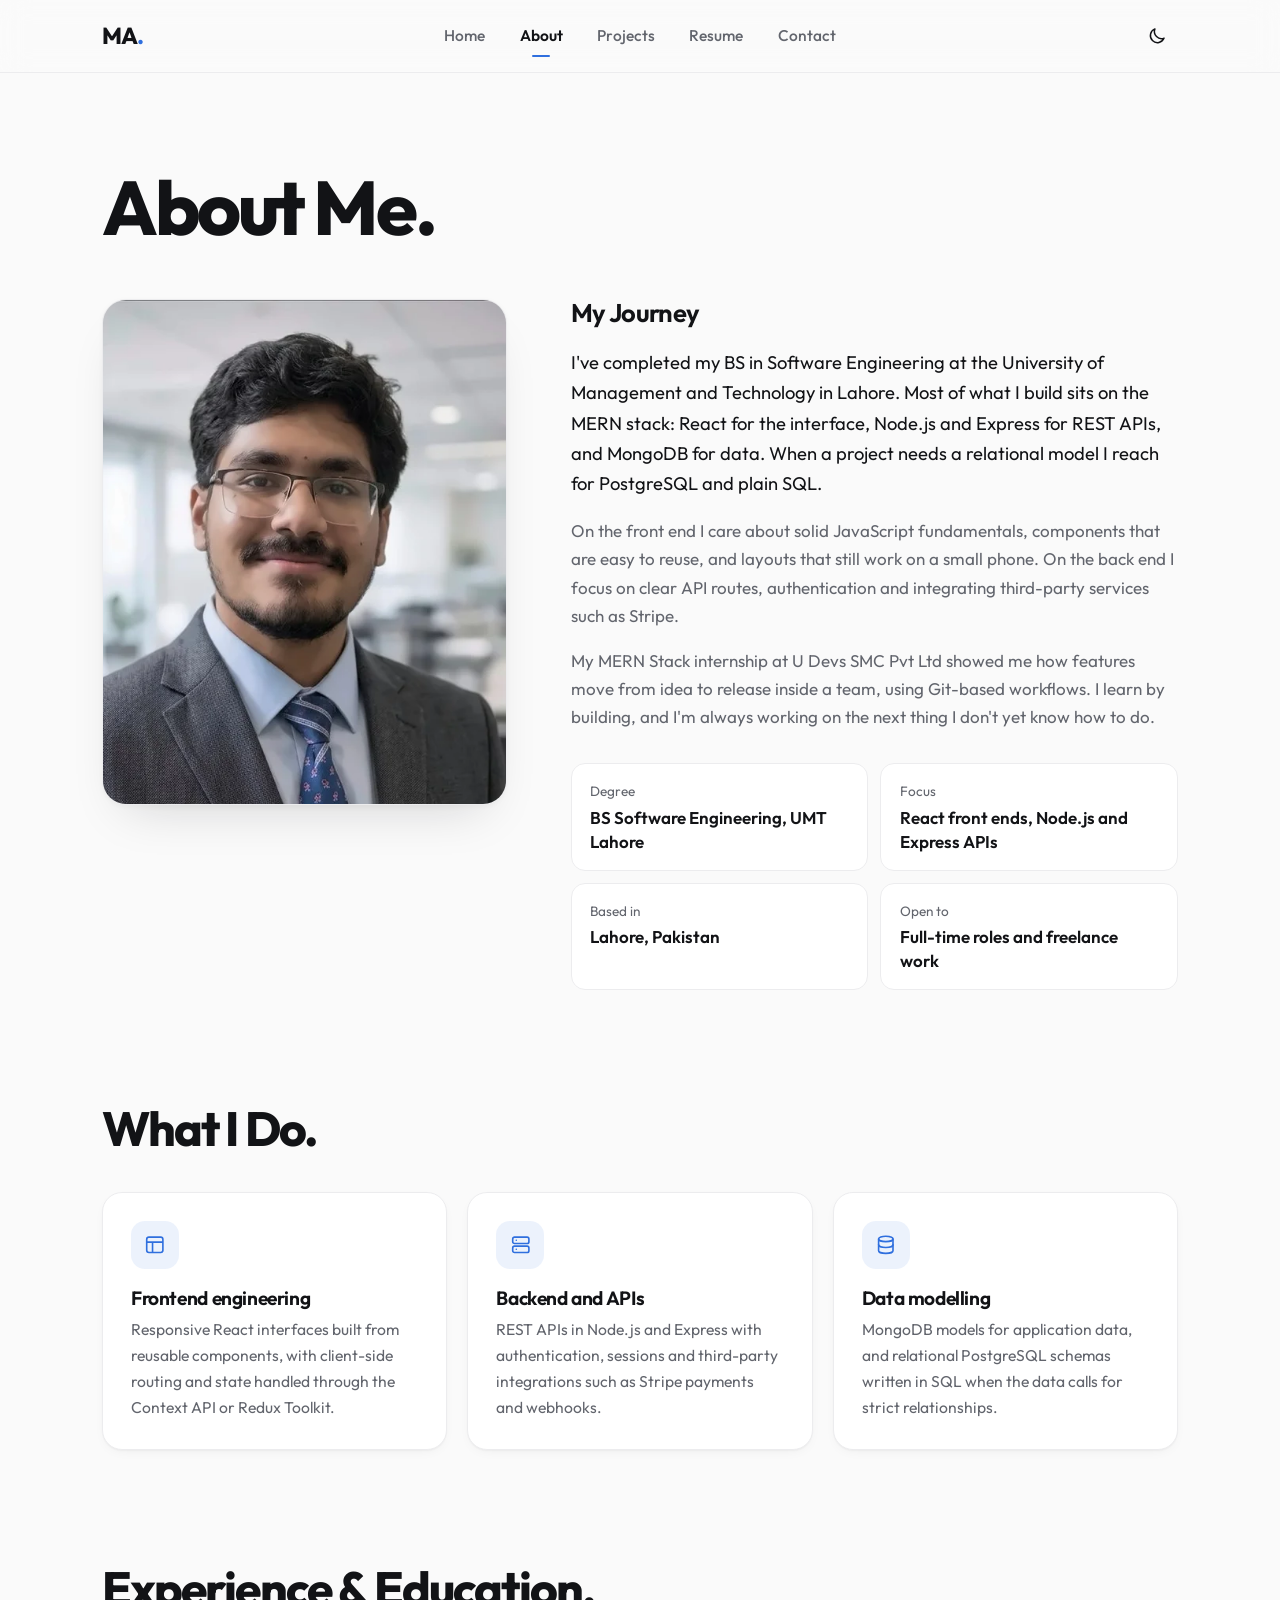
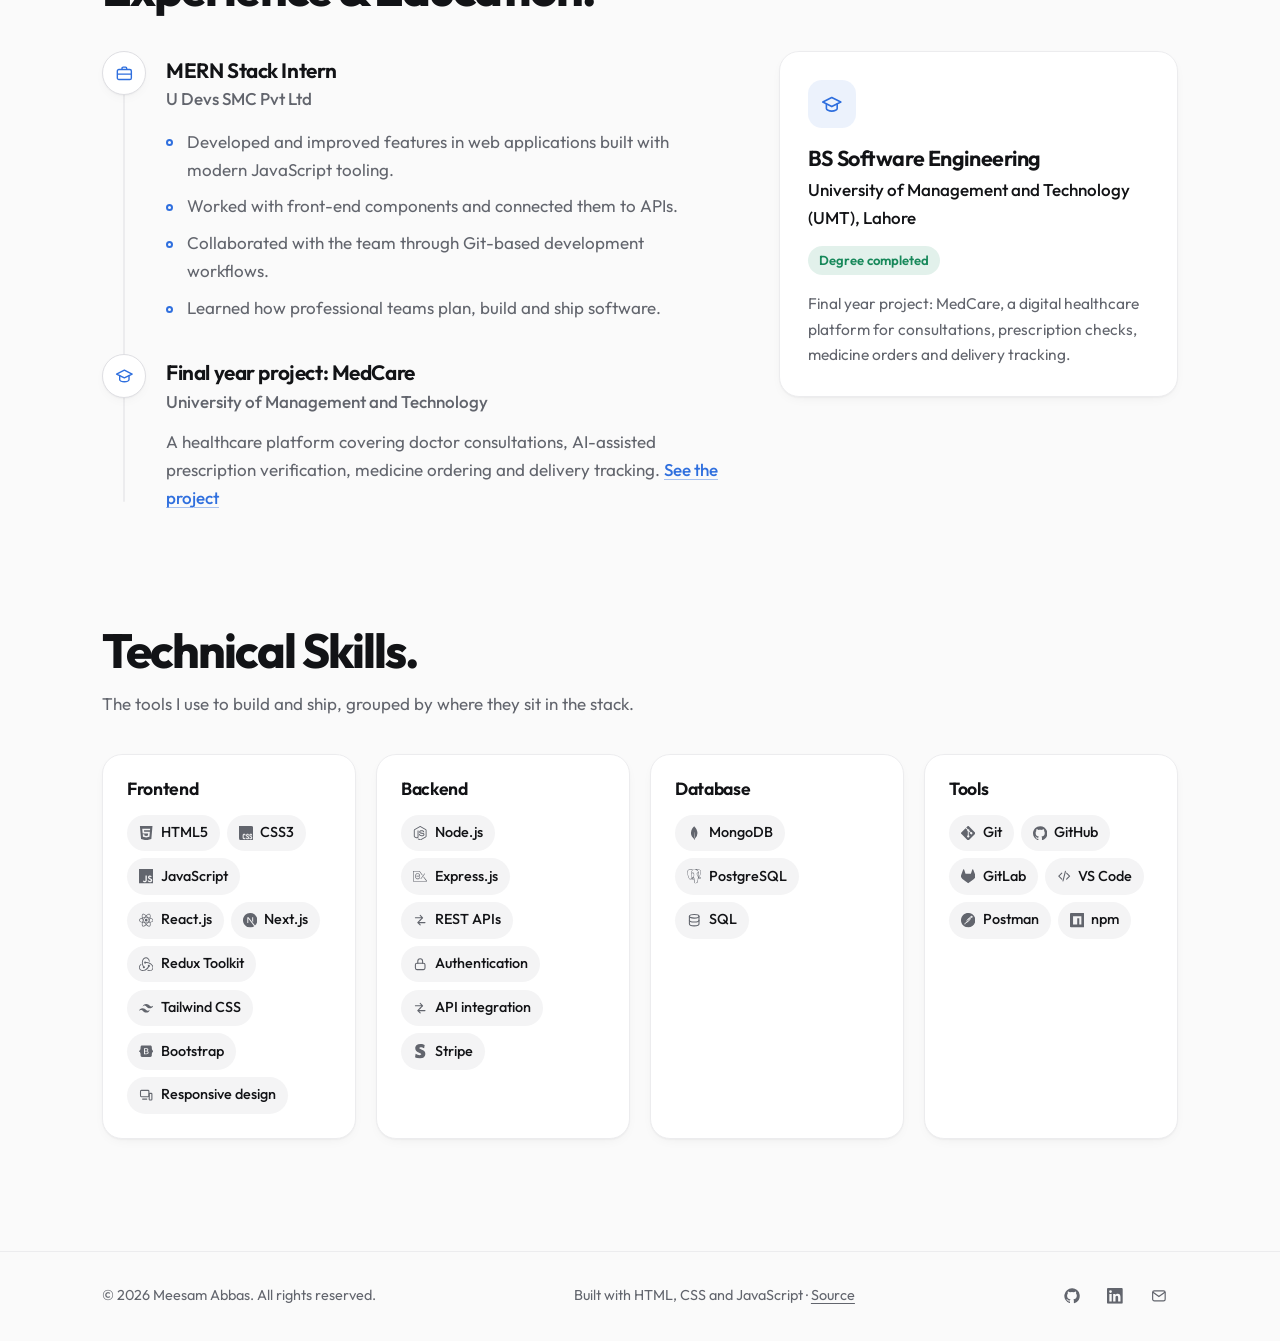
==== about.html @ 8c0c11ef "Add files via upload" ====
<!DOCTYPE html>
<html lang="en" data-theme="light">
  <head>
    <meta charset="UTF-8" />
    <meta name="viewport" content="width=device-width, initial-scale=1" />
    <title>About | Meesam Abbas</title>
    <meta name="description" content="About Meesam Abbas: BS Software Engineering (UMT Lahore), MERN Stack internship at U Devs SMC Pvt Ltd, and the technologies he works with." />
    <meta name="author" content="Meesam Abbas" />
    <meta name="theme-color" content="#fafafa" />
    <link rel="canonical" href="https://mesamjafery-hue.github.io/portfolio-site/about.html" />
    <meta property="og:type" content="website" />
    <meta property="og:title" content="About | Meesam Abbas" />
    <meta property="og:description" content="About Meesam Abbas: BS Software Engineering (UMT Lahore), MERN Stack internship at U Devs SMC Pvt Ltd, and the technologies he works with." />
    <meta property="og:url" content="https://mesamjafery-hue.github.io/portfolio-site/about.html" />
    <meta property="og:image" content="https://mesamjafery-hue.github.io/portfolio-site/assets/og-image.jpg" />
    <meta property="og:image:width" content="1200" />
    <meta property="og:image:height" content="630" />
    <meta name="twitter:card" content="summary_large_image" />
    <meta name="twitter:title" content="About | Meesam Abbas" />
    <meta name="twitter:image" content="https://mesamjafery-hue.github.io/portfolio-site/assets/og-image.jpg" />
    <link rel="icon" href="assets/favicon.svg" type="image/svg+xml" />
    <link rel="apple-touch-icon" href="assets/apple-touch-icon.png" />
    <link rel="preload" href="assets/fonts/Outfit-Variable.woff2" as="font" type="font/woff2" crossorigin />
    <script>
      (function () {
        var t; try { t = localStorage.getItem("theme"); } catch (e) {}
        document.documentElement.setAttribute("data-theme", t === "dark" ? "dark" : "light");
      })();
    </script>
    <link rel="stylesheet" href="css/styles.css" />
  </head>
  <body data-page="about">
    <!-- Icon sprite: UI icons drawn in Lucide style; technology logos from Simple Icons (CC0) -->
    <svg width="0" height="0" style="position:absolute" aria-hidden="true" focusable="false">
      <symbol id="i-github" viewBox="0 0 24 24"><path fill="currentColor" d="M12 .5a11.5 11.5 0 0 0-3.64 22.41c.58.1.79-.25.79-.56v-2c-3.2.7-3.88-1.37-3.88-1.37-.53-1.33-1.28-1.69-1.28-1.69-1.05-.71.08-.7.08-.7 1.16.08 1.77 1.19 1.77 1.19 1.03 1.77 2.7 1.26 3.36.96.1-.75.4-1.26.73-1.55-2.55-.29-5.24-1.28-5.24-5.69 0-1.26.45-2.28 1.19-3.09-.12-.29-.52-1.46.11-3.05 0 0 .97-.31 3.17 1.18a11 11 0 0 1 5.78 0c2.2-1.49 3.17-1.18 3.17-1.18.63 1.59.23 2.76.11 3.05.74.81 1.19 1.83 1.19 3.09 0 4.42-2.7 5.39-5.26 5.68.41.36.78 1.06.78 2.14v3.17c0 .31.21.67.8.56A11.5 11.5 0 0 0 12 .5Z"/></symbol>
      <symbol id="i-linkedin" viewBox="0 0 24 24"><path fill="currentColor" d="M20.45 20.45h-3.56v-5.57c0-1.33-.03-3.04-1.85-3.04-1.86 0-2.14 1.45-2.14 2.94v5.67H9.35V9h3.41v1.56h.05c.48-.9 1.64-1.85 3.37-1.85 3.6 0 4.27 2.37 4.27 5.46v6.28ZM5.34 7.43a2.06 2.06 0 1 1 0-4.13 2.06 2.06 0 0 1 0 4.13ZM7.12 20.45H3.56V9h3.56v11.45ZM22.22 0H1.77C.79 0 0 .77 0 1.73v20.54C0 23.23.79 24 1.77 24h20.45c.98 0 1.78-.77 1.78-1.73V1.73C24 .77 23.2 0 22.22 0Z"/></symbol>
      <symbol id="i-mail" viewBox="0 0 24 24"><g fill="none" stroke="currentColor" stroke-width="1.8" stroke-linecap="round" stroke-linejoin="round"><rect x="2.5" y="4.5" width="19" height="15" rx="2.5"/><path d="m3 6.5 9 6.5 9-6.5"/></g></symbol>
      <symbol id="i-download" viewBox="0 0 24 24"><g fill="none" stroke="currentColor" stroke-width="1.8" stroke-linecap="round" stroke-linejoin="round"><path d="M12 3.5v12"/><path d="m7 10.5 5 5 5-5"/><path d="M4 20.5h16"/></g></symbol>
      <symbol id="i-external" viewBox="0 0 24 24"><g fill="none" stroke="currentColor" stroke-width="1.8" stroke-linecap="round" stroke-linejoin="round"><path d="M14 4h6v6"/><path d="M20 4 11 13"/><path d="M18 14v4.5a1.5 1.5 0 0 1-1.5 1.5h-11A1.5 1.5 0 0 1 4 18.5v-11A1.5 1.5 0 0 1 5.5 6H10"/></g></symbol>
      <symbol id="i-sun" viewBox="0 0 24 24"><g fill="none" stroke="currentColor" stroke-width="1.8" stroke-linecap="round"><circle cx="12" cy="12" r="4"/><path d="M12 2v2M12 20v2M4.93 4.93l1.41 1.41M17.66 17.66l1.41 1.41M2 12h2M20 12h2M4.93 19.07l1.41-1.41M17.66 6.34l1.41-1.41"/></g></symbol>
      <symbol id="i-moon" viewBox="0 0 24 24"><path fill="none" stroke="currentColor" stroke-width="1.8" stroke-linejoin="round" d="M20.5 14.5A8.5 8.5 0 0 1 9.5 3.5a8.5 8.5 0 1 0 11 11Z"/></symbol>
      <symbol id="i-menu" viewBox="0 0 24 24"><path fill="none" stroke="currentColor" stroke-width="1.8" stroke-linecap="round" d="M4 7h16M4 12h16M4 17h16"/></symbol>
      <symbol id="i-close" viewBox="0 0 24 24"><path fill="none" stroke="currentColor" stroke-width="1.8" stroke-linecap="round" d="M6 6l12 12M18 6 6 18"/></symbol>
      <symbol id="i-pin" viewBox="0 0 24 24"><g fill="none" stroke="currentColor" stroke-width="1.8" stroke-linejoin="round"><path d="M12 21s-7-6.2-7-11.5a7 7 0 0 1 14 0C19 14.8 12 21 12 21Z"/><circle cx="12" cy="9.5" r="2.5"/></g></symbol>
      <symbol id="i-cap" viewBox="0 0 24 24"><g fill="none" stroke="currentColor" stroke-width="1.8" stroke-linejoin="round" stroke-linecap="round"><path d="m2 9 10-5 10 5-10 5L2 9Z"/><path d="M6 11v5c0 1.5 2.7 3 6 3s6-1.5 6-3v-5"/></g></symbol>
      <symbol id="i-briefcase" viewBox="0 0 24 24"><g fill="none" stroke="currentColor" stroke-width="1.8" stroke-linejoin="round"><rect x="3" y="7" width="18" height="13" rx="2"/><path d="M9 7V5.5A1.5 1.5 0 0 1 10.5 4h3A1.5 1.5 0 0 1 15 5.5V7M3 13h18"/></g></symbol>
      <symbol id="si-html5" viewBox="0 0 24 24"><path fill="currentColor" d="M1.5 0h21l-1.91 21.563L11.977 24l-8.564-2.438L1.5 0zm7.031 9.75l-.232-2.718 10.059.003.23-2.622L5.412 4.41l.698 8.01h9.126l-.326 3.426-2.91.804-2.955-.81-.188-2.11H6.248l.33 4.171L12 19.351l5.379-1.443.744-8.157H8.531z"/></symbol>
      <symbol id="si-css" viewBox="0 0 24 24"><path fill="currentColor" d="M0 0v20.16A3.84 3.84 0 0 0 3.84 24h16.32A3.84 3.84 0 0 0 24 20.16V3.84A3.84 3.84 0 0 0 20.16 0Zm14.256 13.08c1.56 0 2.28 1.08 2.304 2.64h-1.608c.024-.288-.048-.6-.144-.84-.096-.192-.288-.264-.552-.264-.456 0-.696.264-.696.84-.024.576.288.888.768 1.08.72.288 1.608.744 1.92 1.296q.432.648.432 1.656c0 1.608-.912 2.592-2.496 2.592-1.656 0-2.4-1.032-2.424-2.688h1.68c0 .792.264 1.176.792 1.176.264 0 .456-.072.552-.24.192-.312.24-1.176-.048-1.512-.312-.408-.912-.6-1.32-.816q-.828-.396-1.224-.936c-.24-.36-.36-.888-.36-1.536 0-1.44.936-2.472 2.424-2.448m5.4 0c1.584 0 2.304 1.08 2.328 2.64h-1.608c0-.288-.048-.6-.168-.84-.096-.192-.264-.264-.528-.264-.48 0-.72.264-.72.84s.288.888.792 1.08c.696.288 1.608.744 1.92 1.296.264.432.408.984.408 1.656.024 1.608-.888 2.592-2.472 2.592-1.68 0-2.424-1.056-2.448-2.688h1.68c0 .744.264 1.176.792 1.176.264 0 .456-.072.552-.24.216-.312.264-1.176-.048-1.512-.288-.408-.888-.6-1.32-.816-.552-.264-.96-.576-1.2-.936s-.36-.888-.36-1.536c-.024-1.44.912-2.472 2.4-2.448m-11.031.018c.711-.006 1.419.198 1.839.63.432.432.672 1.128.648 1.992H9.336c.024-.456-.096-.792-.432-.96-.312-.144-.768-.048-.888.24-.12.264-.192.576-.168.864v3.504c0 .744.264 1.128.768 1.128a.65.65 0 0 0 .552-.264c.168-.24.192-.552.168-.84h1.776c.096 1.632-.984 2.712-2.568 2.688-1.536 0-2.496-.864-2.472-2.472v-4.032c0-.816.24-1.44.696-1.848.432-.408 1.146-.624 1.857-.63"/></symbol>
      <symbol id="si-javascript" viewBox="0 0 24 24"><path fill="currentColor" d="M0 0h24v24H0V0zm22.034 18.276c-.175-1.095-.888-2.015-3.003-2.873-.736-.345-1.554-.585-1.797-1.14-.091-.33-.105-.51-.046-.705.15-.646.915-.84 1.515-.66.39.12.75.42.976.9 1.034-.676 1.034-.676 1.755-1.125-.27-.42-.404-.601-.586-.78-.63-.705-1.469-1.065-2.834-1.034l-.705.089c-.676.165-1.32.525-1.71 1.005-1.14 1.291-.811 3.541.569 4.471 1.365 1.02 3.361 1.244 3.616 2.205.24 1.17-.87 1.545-1.966 1.41-.811-.18-1.26-.586-1.755-1.336l-1.83 1.051c.21.48.45.689.81 1.109 1.74 1.756 6.09 1.666 6.871-1.004.029-.09.24-.705.074-1.65l.046.067zm-8.983-7.245h-2.248c0 1.938-.009 3.864-.009 5.805 0 1.232.063 2.363-.138 2.711-.33.689-1.18.601-1.566.48-.396-.196-.597-.466-.83-.855-.063-.105-.11-.196-.127-.196l-1.825 1.125c.305.63.75 1.172 1.324 1.517.855.51 2.004.675 3.207.405.783-.226 1.458-.691 1.811-1.411.51-.93.402-2.07.397-3.346.012-2.054 0-4.109 0-6.179l.004-.056z"/></symbol>
      <symbol id="si-react" viewBox="0 0 24 24"><path fill="currentColor" d="M14.23 12.004a2.236 2.236 0 0 1-2.235 2.236 2.236 2.236 0 0 1-2.236-2.236 2.236 2.236 0 0 1 2.235-2.236 2.236 2.236 0 0 1 2.236 2.236zm2.648-10.69c-1.346 0-3.107.96-4.888 2.622-1.78-1.653-3.542-2.602-4.887-2.602-.41 0-.783.093-1.106.278-1.375.793-1.683 3.264-.973 6.365C1.98 8.917 0 10.42 0 12.004c0 1.59 1.99 3.097 5.043 4.03-.704 3.113-.39 5.588.988 6.38.32.187.69.275 1.102.275 1.345 0 3.107-.96 4.888-2.624 1.78 1.654 3.542 2.603 4.887 2.603.41 0 .783-.09 1.106-.275 1.374-.792 1.683-3.263.973-6.365C22.02 15.096 24 13.59 24 12.004c0-1.59-1.99-3.097-5.043-4.032.704-3.11.39-5.587-.988-6.38-.318-.184-.688-.277-1.092-.278zm-.005 1.09v.006c.225 0 .406.044.558.127.666.382.955 1.835.73 3.704-.054.46-.142.945-.25 1.44-.96-.236-2.006-.417-3.107-.534-.66-.905-1.345-1.727-2.035-2.447 1.592-1.48 3.087-2.292 4.105-2.295zm-9.77.02c1.012 0 2.514.808 4.11 2.28-.686.72-1.37 1.537-2.02 2.442-1.107.117-2.154.298-3.113.538-.112-.49-.195-.964-.254-1.42-.23-1.868.054-3.32.714-3.707.19-.09.4-.127.563-.132zm4.882 3.05c.455.468.91.992 1.36 1.564-.44-.02-.89-.034-1.345-.034-.46 0-.915.01-1.36.034.44-.572.895-1.096 1.345-1.565zM12 8.1c.74 0 1.477.034 2.202.093.406.582.802 1.203 1.183 1.86.372.64.71 1.29 1.018 1.946-.308.655-.646 1.31-1.013 1.95-.38.66-.773 1.288-1.18 1.87-.728.063-1.466.098-2.21.098-.74 0-1.477-.035-2.202-.093-.406-.582-.802-1.204-1.183-1.86-.372-.64-.71-1.29-1.018-1.946.303-.657.646-1.313 1.013-1.954.38-.66.773-1.286 1.18-1.868.728-.064 1.466-.098 2.21-.098zm-3.635.254c-.24.377-.48.763-.704 1.16-.225.39-.435.782-.635 1.174-.265-.656-.49-1.31-.676-1.947.64-.15 1.315-.283 2.015-.386zm7.26 0c.695.103 1.365.23 2.006.387-.18.632-.405 1.282-.66 1.933-.2-.39-.41-.783-.64-1.174-.225-.392-.465-.774-.705-1.146zm3.063.675c.484.15.944.317 1.375.498 1.732.74 2.852 1.708 2.852 2.476-.005.768-1.125 1.74-2.857 2.475-.42.18-.88.342-1.355.493-.28-.958-.646-1.956-1.1-2.98.45-1.017.81-2.01 1.085-2.964zm-13.395.004c.278.96.645 1.957 1.1 2.98-.45 1.017-.812 2.01-1.086 2.964-.484-.15-.944-.318-1.37-.5-1.732-.737-2.852-1.706-2.852-2.474 0-.768 1.12-1.742 2.852-2.476.42-.18.88-.342 1.356-.494zm11.678 4.28c.265.657.49 1.312.676 1.948-.64.157-1.316.29-2.016.39.24-.375.48-.762.705-1.158.225-.39.435-.788.636-1.18zm-9.945.02c.2.392.41.783.64 1.175.23.39.465.772.705 1.143-.695-.102-1.365-.23-2.006-.386.18-.63.406-1.282.66-1.933zM17.92 16.32c.112.493.2.968.254 1.423.23 1.868-.054 3.32-.714 3.708-.147.09-.338.128-.563.128-1.012 0-2.514-.807-4.11-2.28.686-.72 1.37-1.536 2.02-2.44 1.107-.118 2.154-.3 3.113-.54zm-11.83.01c.96.234 2.006.415 3.107.532.66.905 1.345 1.727 2.035 2.446-1.595 1.483-3.092 2.295-4.11 2.295-.22-.005-.406-.05-.553-.132-.666-.38-.955-1.834-.73-3.703.054-.46.142-.944.25-1.438zm4.56.64c.44.02.89.034 1.345.034.46 0 .915-.01 1.36-.034-.44.572-.895 1.095-1.345 1.565-.455-.47-.91-.993-1.36-1.565z"/></symbol>
      <symbol id="si-nextdotjs" viewBox="0 0 24 24"><path fill="currentColor" d="M18.665 21.978C16.758 23.255 14.465 24 12 24 5.377 24 0 18.623 0 12S5.377 0 12 0s12 5.377 12 12c0 3.583-1.574 6.801-4.067 9.001L9.219 7.2H7.2v9.596h1.615V9.251l9.85 12.727Zm-3.332-8.533 1.6 2.061V7.2h-1.6v6.245Z"/></symbol>
      <symbol id="si-redux" viewBox="0 0 24 24"><path fill="currentColor" d="M16.634 16.504c.87-.075 1.543-.84 1.5-1.754-.047-.914-.796-1.648-1.709-1.648h-.061a1.71 1.71 0 00-1.648 1.769c.03.479.226.869.494 1.153-1.048 2.038-2.621 3.536-5.005 4.795-1.603.838-3.296 1.154-4.944.93-1.378-.195-2.456-.81-3.116-1.799-.988-1.499-1.078-3.116-.255-4.734.6-1.17 1.499-2.023 2.099-2.443a9.96 9.96 0 01-.42-1.543C-.868 14.408-.416 18.752.932 20.805c1.004 1.498 3.057 2.456 5.304 2.456.6 0 1.23-.044 1.843-.194 3.897-.749 6.848-3.086 8.541-6.532zm5.348-3.746c-2.32-2.728-5.738-4.226-9.634-4.226h-.51c-.253-.554-.837-.899-1.498-.899h-.045c-.943 0-1.678.81-1.647 1.753.03.898.794 1.648 1.708 1.648h.074a1.69 1.69 0 001.499-1.049h.555c2.309 0 4.495.674 6.488 1.992 1.527 1.005 2.622 2.323 3.237 3.897.538 1.288.509 2.547-.045 3.597-.855 1.647-2.294 2.517-4.196 2.517-1.199 0-2.367-.375-2.967-.644-.36.298-.96.793-1.394 1.093 1.318.598 2.652.943 3.94.943 2.922 0 5.094-1.647 5.919-3.236.898-1.798.824-4.824-1.47-7.416zM6.49 17.042c.03.899.793 1.648 1.708 1.648h.06a1.688 1.688 0 001.648-1.768c0-.9-.779-1.647-1.693-1.647h-.06c-.06 0-.15 0-.226.029-1.243-2.098-1.768-4.347-1.572-6.772.12-1.828.72-3.417 1.797-4.735.9-1.124 2.593-1.68 3.747-1.708 3.236-.061 4.585 3.971 4.689 5.574l1.498.45C17.741 3.197 14.686.62 11.764.62 9.02.62 6.49 2.613 5.47 5.535 4.077 9.43 4.991 13.177 6.7 16.174c-.15.195-.24.539-.21.868z"/></symbol>
      <symbol id="si-tailwindcss" viewBox="0 0 24 24"><path fill="currentColor" d="M12.001,4.8c-3.2,0-5.2,1.6-6,4.8c1.2-1.6,2.6-2.2,4.2-1.8c0.913,0.228,1.565,0.89,2.288,1.624 C13.666,10.618,15.027,12,18.001,12c3.2,0,5.2-1.6,6-4.8c-1.2,1.6-2.6,2.2-4.2,1.8c-0.913-0.228-1.565-0.89-2.288-1.624 C16.337,6.182,14.976,4.8,12.001,4.8z M6.001,12c-3.2,0-5.2,1.6-6,4.8c1.2-1.6,2.6-2.2,4.2-1.8c0.913,0.228,1.565,0.89,2.288,1.624 c1.177,1.194,2.538,2.576,5.512,2.576c3.2,0,5.2-1.6,6-4.8c-1.2,1.6-2.6,2.2-4.2,1.8c-0.913-0.228-1.565-0.89-2.288-1.624 C10.337,13.382,8.976,12,6.001,12z"/></symbol>
      <symbol id="si-bootstrap" viewBox="0 0 24 24"><path fill="currentColor" d="M11.77 11.24H9.956V8.202h2.152c1.17 0 1.834.522 1.834 1.466 0 1.008-.773 1.572-2.174 1.572zm.324 1.206H9.957v3.348h2.231c1.459 0 2.232-.585 2.232-1.685s-.795-1.663-2.326-1.663zM24 11.39v1.218c-1.128.108-1.817.944-2.226 2.268-.407 1.319-.463 2.937-.42 4.186.045 1.3-.968 2.5-2.337 2.5H4.985c-1.37 0-2.383-1.2-2.337-2.5.043-1.249-.013-2.867-.42-4.186-.41-1.324-1.1-2.16-2.228-2.268V11.39c1.128-.108 1.819-.944 2.227-2.268.408-1.319.464-2.937.42-4.186-.045-1.3.968-2.5 2.338-2.5h14.032c1.37 0 2.382 1.2 2.337 2.5-.043 1.249.013 2.867.42 4.186.409 1.324 1.098 2.16 2.226 2.268zm-7.927 2.817c0-1.354-.953-2.333-2.368-2.488v-.057c1.04-.169 1.856-1.135 1.856-2.213 0-1.537-1.213-2.538-3.062-2.538h-4.16v10.172h4.181c2.218 0 3.553-1.086 3.553-2.876z"/></symbol>
      <symbol id="si-nodedotjs" viewBox="0 0 24 24"><path fill="currentColor" d="M11.998,24c-0.321,0-0.641-0.084-0.922-0.247l-2.936-1.737c-0.438-0.245-0.224-0.332-0.08-0.383 c0.585-0.203,0.703-0.25,1.328-0.604c0.065-0.037,0.151-0.023,0.218,0.017l2.256,1.339c0.082,0.045,0.197,0.045,0.272,0l8.795-5.076 c0.082-0.047,0.134-0.141,0.134-0.238V6.921c0-0.099-0.053-0.192-0.137-0.242l-8.791-5.072c-0.081-0.047-0.189-0.047-0.271,0 L3.075,6.68C2.99,6.729,2.936,6.825,2.936,6.921v10.15c0,0.097,0.054,0.189,0.139,0.235l2.409,1.392 c1.307,0.654,2.108-0.116,2.108-0.89V7.787c0-0.142,0.114-0.253,0.256-0.253h1.115c0.139,0,0.255,0.112,0.255,0.253v10.021 c0,1.745-0.95,2.745-2.604,2.745c-0.508,0-0.909,0-2.026-0.551L2.28,18.675c-0.57-0.329-0.922-0.945-0.922-1.604V6.921 c0-0.659,0.353-1.275,0.922-1.603l8.795-5.082c0.557-0.315,1.296-0.315,1.848,0l8.794,5.082c0.57,0.329,0.924,0.944,0.924,1.603 v10.15c0,0.659-0.354,1.273-0.924,1.604l-8.794,5.078C12.643,23.916,12.324,24,11.998,24z M19.099,13.993 c0-1.9-1.284-2.406-3.987-2.763c-2.731-0.361-3.009-0.548-3.009-1.187c0-0.528,0.235-1.233,2.258-1.233 c1.807,0,2.473,0.389,2.747,1.607c0.024,0.115,0.129,0.199,0.247,0.199h1.141c0.071,0,0.138-0.031,0.186-0.081 c0.048-0.054,0.074-0.123,0.067-0.196c-0.177-2.098-1.571-3.076-4.388-3.076c-2.508,0-4.004,1.058-4.004,2.833 c0,1.925,1.488,2.457,3.895,2.695c2.88,0.282,3.103,0.703,3.103,1.269c0,0.983-0.789,1.402-2.642,1.402 c-2.327,0-2.839-0.584-3.011-1.742c-0.02-0.124-0.126-0.215-0.253-0.215h-1.137c-0.141,0-0.254,0.112-0.254,0.253 c0,1.482,0.806,3.248,4.655,3.248C17.501,17.007,19.099,15.91,19.099,13.993z"/></symbol>
      <symbol id="si-express" viewBox="0 0 24 24"><path fill="currentColor" d="M12.262 16.666h1.146l6.975-9.325H19.22zm9.778 1.441v.004l-4.334-5.706-.557.74 4.873 6.682H.945V4.173h9.505l5.026 6.7.574-.772-4.374-5.928h.003l-.719-.945H0v17.544h24zM10.917 8.705a3.8 3.8 0 0 0-1.292-1.183q-.796-.45-1.916-.45c-.746 0-1.37.14-1.906.424a3.76 3.76 0 0 0-1.31 1.12 4.9 4.9 0 0 0-.75 1.581 7.17 7.17 0 0 0 0 3.696c.148.567.402 1.101.75 1.573a3.5 3.5 0 0 0 1.31 1.066q.803.39 1.906.389 1.77 0 2.739-.868.966-.867 1.328-2.457h-1.139q-.271 1.084-.977 1.734-.704.651-1.952.65-.812 0-1.392-.342a3.1 3.1 0 0 1-.957-.869 3.5 3.5 0 0 1-.551-1.182 5 5 0 0 1-.17-1.133 9 9 0 0 0-.015-.286 4.5 4.5 0 0 1 .015-.829c.047-.418.147-.83.296-1.223A3.7 3.7 0 0 1 5.54 9.05a2.9 2.9 0 0 1 .922-.742q.541-.28 1.246-.28c.47 0 .869.093 1.23.28q.541.281.922.742.379.461.587 1.057t.225 1.246H5.625l.004.957h6.182a7.3 7.3 0 0 0-.18-1.924 4.9 4.9 0 0 0-.715-1.68z"/></symbol>
      <symbol id="si-mongodb" viewBox="0 0 24 24"><path fill="currentColor" d="M17.193 9.555c-1.264-5.58-4.252-7.414-4.573-8.115-.28-.394-.53-.954-.735-1.44-.036.495-.055.685-.523 1.184-.723.566-4.438 3.682-4.74 10.02-.282 5.912 4.27 9.435 4.888 9.884l.07.05A73.49 73.49 0 0111.91 24h.481c.114-1.032.284-2.056.51-3.07.417-.296.604-.463.85-.693a11.342 11.342 0 003.639-8.464c.01-.814-.103-1.662-.197-2.218zm-5.336 8.195s0-8.291.275-8.29c.213 0 .49 10.695.49 10.695-.381-.045-.765-1.76-.765-2.405z"/></symbol>
      <symbol id="si-postgresql" viewBox="0 0 24 24"><path fill="currentColor" d="M23.5594 14.7228a.5269.5269 0 0 0-.0563-.1191c-.139-.2632-.4768-.3418-1.0074-.2321-1.6533.3411-2.2935.1312-2.5256-.0191 1.342-2.0482 2.445-4.522 3.0411-6.8297.2714-1.0507.7982-3.5237.1222-4.7316a1.5641 1.5641 0 0 0-.1509-.235C21.6931.9086 19.8007.0248 17.5099.0005c-1.4947-.0158-2.7705.3461-3.1161.4794a9.449 9.449 0 0 0-.5159-.0816 8.044 8.044 0 0 0-1.3114-.1278c-1.1822-.0184-2.2038.2642-3.0498.8406-.8573-.3211-4.7888-1.645-7.2219.0788C.9359 2.1526.3086 3.8733.4302 6.3043c.0409.818.5069 3.334 1.2423 5.7436.4598 1.5065.9387 2.7019 1.4334 3.582.553.9942 1.1259 1.5933 1.7143 1.7895.4474.1491 1.1327.1441 1.8581-.7279.8012-.9635 1.5903-1.8258 1.9446-2.2069.4351.2355.9064.3625 1.39.3772a.0569.0569 0 0 0 .0004.0041 11.0312 11.0312 0 0 0-.2472.3054c-.3389.4302-.4094.5197-1.5002.7443-.3102.064-1.1344.2339-1.1464.8115-.0025.1224.0329.2309.0919.3268.2269.4231.9216.6097 1.015.6331 1.3345.3335 2.5044.092 3.3714-.6787-.017 2.231.0775 4.4174.3454 5.0874.2212.5529.7618 1.9045 2.4692 1.9043.2505 0 .5263-.0291.8296-.0941 1.7819-.3821 2.5557-1.1696 2.855-2.9059.1503-.8707.4016-2.8753.5388-4.1012.0169-.0703.0357-.1207.057-.1362.0007-.0005.0697-.0471.4272.0307a.3673.3673 0 0 0 .0443.0068l.2539.0223.0149.001c.8468.0384 1.9114-.1426 2.5312-.4308.6438-.2988 1.8057-1.0323 1.5951-1.6698zM2.371 11.8765c-.7435-2.4358-1.1779-4.8851-1.2123-5.5719-.1086-2.1714.4171-3.6829 1.5623-4.4927 1.8367-1.2986 4.8398-.5408 6.108-.13-.0032.0032-.0066.0061-.0098.0094-2.0238 2.044-1.9758 5.536-1.9708 5.7495-.0002.0823.0066.1989.0162.3593.0348.5873.0996 1.6804-.0735 2.9184-.1609 1.1504.1937 2.2764.9728 3.0892.0806.0841.1648.1631.2518.2374-.3468.3714-1.1004 1.1926-1.9025 2.1576-.5677.6825-.9597.5517-1.0886.5087-.3919-.1307-.813-.5871-1.2381-1.3223-.4796-.839-.9635-2.0317-1.4155-3.5126zm6.0072 5.0871c-.1711-.0428-.3271-.1132-.4322-.1772.0889-.0394.2374-.0902.4833-.1409 1.2833-.2641 1.4815-.4506 1.9143-1.0002.0992-.126.2116-.2687.3673-.4426a.3549.3549 0 0 0 .0737-.1298c.1708-.1513.2724-.1099.4369-.0417.156.0646.3078.26.3695.4752.0291.1016.0619.2945-.0452.4444-.9043 1.2658-2.2216 1.2494-3.1676 1.0128zm2.094-3.988-.0525.141c-.133.3566-.2567.6881-.3334 1.003-.6674-.0021-1.3168-.2872-1.8105-.8024-.6279-.6551-.9131-1.5664-.7825-2.5004.1828-1.3079.1153-2.4468.079-3.0586-.005-.0857-.0095-.1607-.0122-.2199.2957-.2621 1.6659-.9962 2.6429-.7724.4459.1022.7176.4057.8305.928.5846 2.7038.0774 3.8307-.3302 4.7363-.084.1866-.1633.3629-.2311.5454zm7.3637 4.5725c-.0169.1768-.0358.376-.0618.5959l-.146.4383a.3547.3547 0 0 0-.0182.1077c-.0059.4747-.054.6489-.115.8693-.0634.2292-.1353.4891-.1794 1.0575-.11 1.4143-.8782 2.2267-2.4172 2.5565-1.5155.3251-1.7843-.4968-2.0212-1.2217a6.5824 6.5824 0 0 0-.0769-.2266c-.2154-.5858-.1911-1.4119-.1574-2.5551.0165-.5612-.0249-1.9013-.3302-2.6462.0044-.2932.0106-.5909.019-.8918a.3529.3529 0 0 0-.0153-.1126 1.4927 1.4927 0 0 0-.0439-.208c-.1226-.4283-.4213-.7866-.7797-.9351-.1424-.059-.4038-.1672-.7178-.0869.067-.276.1831-.5875.309-.9249l.0529-.142c.0595-.16.134-.3257.213-.5012.4265-.9476 1.0106-2.2453.3766-5.1772-.2374-1.0981-1.0304-1.6343-2.2324-1.5098-.7207.0746-1.3799.3654-1.7088.5321a5.6716 5.6716 0 0 0-.1958.1041c.0918-1.1064.4386-3.1741 1.7357-4.4823a4.0306 4.0306 0 0 1 .3033-.276.3532.3532 0 0 0 .1447-.0644c.7524-.5706 1.6945-.8506 2.802-.8325.4091.0067.8017.0339 1.1742.081 1.939.3544 3.2439 1.4468 4.0359 2.3827.8143.9623 1.2552 1.9315 1.4312 2.4543-1.3232-.1346-2.2234.1268-2.6797.779-.9926 1.4189.543 4.1729 1.2811 5.4964.1353.2426.2522.4522.2889.5413.2403.5825.5515.9713.7787 1.2552.0696.087.1372.1714.1885.245-.4008.1155-1.1208.3825-1.0552 1.717-.0123.1563-.0423.4469-.0834.8148-.0461.2077-.0702.4603-.0994.7662zm.8905-1.6211c-.0405-.8316.2691-.9185.5967-1.0105a2.8566 2.8566 0 0 0 .135-.0406 1.202 1.202 0 0 0 .1342.103c.5703.3765 1.5823.4213 3.0068.1344-.2016.1769-.5189.3994-.9533.6011-.4098.1903-1.0957.333-1.7473.3636-.7197.0336-1.0859-.0807-1.1721-.151zm.5695-9.2712c-.0059.3508-.0542.6692-.1054 1.0017-.055.3576-.112.7274-.1264 1.1762-.0142.4368.0404.8909.0932 1.3301.1066.887.216 1.8003-.2075 2.7014a3.5272 3.5272 0 0 1-.1876-.3856c-.0527-.1276-.1669-.3326-.3251-.6162-.6156-1.1041-2.0574-3.6896-1.3193-4.7446.3795-.5427 1.3408-.5661 2.1781-.463zm.2284 7.0137a12.3762 12.3762 0 0 0-.0853-.1074l-.0355-.0444c.7262-1.1995.5842-2.3862.4578-3.4385-.0519-.4318-.1009-.8396-.0885-1.2226.0129-.4061.0666-.7543.1185-1.0911.0639-.415.1288-.8443.1109-1.3505.0134-.0531.0188-.1158.0118-.1902-.0457-.4855-.5999-1.938-1.7294-3.253-.6076-.7073-1.4896-1.4972-2.6889-2.0395.5251-.1066 1.2328-.2035 2.0244-.1859 2.0515.0456 3.6746.8135 4.8242 2.2824a.908.908 0 0 1 .0667.1002c.7231 1.3556-.2762 6.2751-2.9867 10.5405zm-8.8166-6.1162c-.025.1794-.3089.4225-.6211.4225a.5821.5821 0 0 1-.0809-.0056c-.1873-.026-.3765-.144-.5059-.3156-.0458-.0605-.1203-.178-.1055-.2844.0055-.0401.0261-.0985.0925-.1488.1182-.0894.3518-.1226.6096-.0867.3163.0441.6426.1938.6113.4186zm7.9305-.4114c.0111.0792-.049.201-.1531.3102-.0683.0717-.212.1961-.4079.2232a.5456.5456 0 0 1-.075.0052c-.2935 0-.5414-.2344-.5607-.3717-.024-.1765.2641-.3106.5611-.352.297-.0414.6111.0088.6356.1851z"/></symbol>
      <symbol id="si-git" viewBox="0 0 24 24"><path fill="currentColor" d="M13.09 23.549a1.54 1.54 0 0 1-2.18 0L.451 13.089a1.54 1.54 0 0 1 0-2.179l7.191-7.19 2.733 2.733a1.85 1.85 0 0 0 .964 2.326v6.66a1.849 1.849 0 1 0 1.54 0V8.957l2.508 2.508a1.85 1.85 0 1 0 1.09-1.09l-2.634-2.634a1.85 1.85 0 0 0-2.378-2.377L8.73 2.63 10.91.451a1.54 1.54 0 0 1 2.179 0l10.459 10.46a1.54 1.54 0 0 1 0 2.179z"/></symbol>
      <symbol id="si-github" viewBox="0 0 24 24"><path fill="currentColor" d="M12 .297c-6.63 0-12 5.373-12 12 0 5.303 3.438 9.8 8.205 11.385.6.113.82-.258.82-.577 0-.285-.01-1.04-.015-2.04-3.338.724-4.042-1.61-4.042-1.61C4.422 18.07 3.633 17.7 3.633 17.7c-1.087-.744.084-.729.084-.729 1.205.084 1.838 1.236 1.838 1.236 1.07 1.835 2.809 1.305 3.495.998.108-.776.417-1.305.76-1.605-2.665-.3-5.466-1.332-5.466-5.93 0-1.31.465-2.38 1.235-3.22-.135-.303-.54-1.523.105-3.176 0 0 1.005-.322 3.3 1.23.96-.267 1.98-.399 3-.405 1.02.006 2.04.138 3 .405 2.28-1.552 3.285-1.23 3.285-1.23.645 1.653.24 2.873.12 3.176.765.84 1.23 1.91 1.23 3.22 0 4.61-2.805 5.625-5.475 5.92.42.36.81 1.096.81 2.22 0 1.606-.015 2.896-.015 3.286 0 .315.21.69.825.57C20.565 22.092 24 17.592 24 12.297c0-6.627-5.373-12-12-12"/></symbol>
      <symbol id="si-gitlab" viewBox="0 0 24 24"><path fill="currentColor" d="m23.6004 9.5927-.0337-.0862L20.3.9814a.851.851 0 0 0-.3362-.405.8748.8748 0 0 0-.9997.0539.8748.8748 0 0 0-.29.4399l-2.2055 6.748H7.5375l-2.2057-6.748a.8573.8573 0 0 0-.29-.4412.8748.8748 0 0 0-.9997-.0537.8585.8585 0 0 0-.3362.4049L.4332 9.5015l-.0325.0862a6.0657 6.0657 0 0 0 2.0119 7.0105l.0113.0087.03.0213 4.976 3.7264 2.462 1.8633 1.4995 1.1321a1.0085 1.0085 0 0 0 1.2197 0l1.4995-1.1321 2.4619-1.8633 5.006-3.7489.0125-.01a6.0682 6.0682 0 0 0 2.0094-7.003z"/></symbol>
      <symbol id="si-postman" viewBox="0 0 24 24"><path fill="currentColor" d="M13.527.099C6.955-.744.942 3.9.099 10.473c-.843 6.572 3.8 12.584 10.373 13.428 6.573.843 12.587-3.801 13.428-10.374C24.744 6.955 20.101.943 13.527.099zm2.471 7.485a.855.855 0 0 0-.593.25l-4.453 4.453-.307-.307-.643-.643c4.389-4.376 5.18-4.418 5.996-3.753zm-4.863 4.861l4.44-4.44a.62.62 0 1 1 .847.903l-4.699 4.125-.588-.588zm.33.694l-1.1.238a.06.06 0 0 1-.067-.032.06.06 0 0 1 .01-.073l.645-.645.512.512zm-2.803-.459l1.172-1.172.879.878-1.979.426a.074.074 0 0 1-.085-.039.072.072 0 0 1 .013-.093zm-3.646 6.058a.076.076 0 0 1-.069-.083.077.077 0 0 1 .022-.046h.002l.946-.946 1.222 1.222-2.123-.147zm2.425-1.256a.228.228 0 0 0-.117.256l.203.865a.125.125 0 0 1-.211.117h-.003l-.934-.934-.294-.295 3.762-3.758 1.82-.393.874.874c-1.255 1.102-2.971 2.201-5.1 3.268zm5.279-3.428h-.002l-.839-.839 4.699-4.125a.952.952 0 0 0 .119-.127c-.148 1.345-2.029 3.245-3.977 5.091zm3.657-6.46l-.003-.002a1.822 1.822 0 0 1 2.459-2.684l-1.61 1.613a.119.119 0 0 0 0 .169l1.247 1.247a1.817 1.817 0 0 1-2.093-.343zm2.578 0a1.714 1.714 0 0 1-.271.218h-.001l-1.207-1.207 1.533-1.533c.661.72.637 1.832-.054 2.522zM18.855 6.05a.143.143 0 0 0-.053.157.416.416 0 0 1-.053.45.14.14 0 0 0 .023.197.141.141 0 0 0 .084.03.14.14 0 0 0 .106-.05.691.691 0 0 0 .087-.751.138.138 0 0 0-.194-.033z"/></symbol>
      <symbol id="si-npm" viewBox="0 0 24 24"><path fill="currentColor" d="M1.763 0C.786 0 0 .786 0 1.763v20.474C0 23.214.786 24 1.763 24h20.474c.977 0 1.763-.786 1.763-1.763V1.763C24 .786 23.214 0 22.237 0zM5.13 5.323l13.837.019-.009 13.836h-3.464l.01-10.382h-3.456L12.04 19.17H5.113z"/></symbol>
      <symbol id="si-stripe" viewBox="0 0 24 24"><path fill="currentColor" d="M13.976 9.15c-2.172-.806-3.356-1.426-3.356-2.409 0-.831.683-1.305 1.901-1.305 2.227 0 4.515.858 6.09 1.631l.89-5.494C18.252.975 15.697 0 12.165 0 9.667 0 7.589.654 6.104 1.872 4.56 3.147 3.757 4.992 3.757 7.218c0 4.039 2.467 5.76 6.476 7.219 2.585.92 3.445 1.574 3.445 2.583 0 .98-.84 1.545-2.354 1.545-1.875 0-4.965-.921-6.99-2.109l-.9 5.555C5.175 22.99 8.385 24 11.714 24c2.641 0 4.843-.624 6.328-1.813 1.664-1.305 2.525-3.236 2.525-5.732 0-4.128-2.524-5.851-6.594-7.305h.003z"/></symbol>
      <symbol id="i-code" viewBox="0 0 24 24"><g fill="none" stroke="currentColor" stroke-width="1.8" stroke-linecap="round" stroke-linejoin="round"><path d="m8 7-5 5 5 5M16 7l5 5-5 5M14 4l-4 16"/></g></symbol>
      <symbol id="i-db" viewBox="0 0 24 24"><g fill="none" stroke="currentColor" stroke-width="1.8" stroke-linecap="round"><ellipse cx="12" cy="5.5" rx="8" ry="3"/><path d="M4 5.5v13c0 1.66 3.58 3 8 3s8-1.34 8-3v-13"/><path d="M4 12c0 1.66 3.58 3 8 3s8-1.34 8-3"/></g></symbol>
      <symbol id="i-api" viewBox="0 0 24 24"><g fill="none" stroke="currentColor" stroke-width="1.8" stroke-linecap="round" stroke-linejoin="round"><path d="M4 8h12M12 4l4 4-4 4"/><path d="M20 16H8M12 12l-4 4 4 4"/></g></symbol>
      <symbol id="i-lock" viewBox="0 0 24 24"><g fill="none" stroke="currentColor" stroke-width="1.8" stroke-linecap="round" stroke-linejoin="round"><rect x="4" y="10.5" width="16" height="10.5" rx="2.5"/><path d="M8 10.5V7a4 4 0 0 1 8 0v3.5"/></g></symbol>
      <symbol id="i-devices" viewBox="0 0 24 24"><g fill="none" stroke="currentColor" stroke-width="1.8" stroke-linecap="round" stroke-linejoin="round"><rect x="2.5" y="4" width="14" height="10.5" rx="1.5"/><path d="M6 18.5h7"/><rect x="17" y="9" width="4.5" height="11" rx="1.2"/></g></symbol>
      <symbol id="i-layout" viewBox="0 0 24 24"><g fill="none" stroke="currentColor" stroke-width="1.8" stroke-linejoin="round"><rect x="3" y="3.5" width="18" height="17" rx="2.5"/><path d="M3 9h18M9.5 9v11.5"/></g></symbol>
      <symbol id="i-server" viewBox="0 0 24 24"><g fill="none" stroke="currentColor" stroke-width="1.8" stroke-linecap="round" stroke-linejoin="round"><rect x="3" y="3.5" width="18" height="7" rx="2"/><rect x="3" y="13.5" width="18" height="7" rx="2"/><path d="M7 7h.01M7 17h.01"/></g></symbol>
      <symbol id="i-arrow-right" viewBox="0 0 24 24"><path fill="none" stroke="currentColor" stroke-width="1.8" stroke-linecap="round" stroke-linejoin="round" d="M5 12h14M13 6l6 6-6 6"/></symbol>
      <symbol id="si-reactrouter" viewBox="0 0 24 24"><path fill="currentColor" d="M12.118 5.466a2.306 2.306 0 00-.623.08c-.278.067-.702.332-.953.583-.41.423-.49.609-.662 1.469-.08.423.41 1.43.847 1.734.45.317 1.085.502 2.065.608 1.429.16 1.84.636 1.84 2.197 0 1.377-.385 1.747-1.96 1.906-1.707.172-2.58.834-2.765 2.117-.106.781.41 1.76 1.125 2.091 1.627.768 3.15-.198 3.467-2.196.211-1.284.622-1.642 1.998-1.747 1.588-.133 2.409-.675 2.713-1.787.278-1.02-.304-2.157-1.297-2.554-.264-.106-.873-.238-1.35-.291-1.495-.16-1.879-.424-2.038-1.39-.225-1.337-.317-1.562-.794-2.09a2.174 2.174 0 00-1.613-.73zm-4.785 4.36a2.145 2.145 0 00-.497.048c-1.469.318-2.17 2.051-1.35 3.295 1.178 1.774 3.944.953 3.97-1.177.012-1.193-.98-2.143-2.123-2.166zM2.089 14.19a2.22 2.22 0 00-.427.052c-2.158.476-2.237 3.626-.106 4.182.53.145.582.145 1.111.013 1.191-.318 1.866-1.456 1.549-2.607-.278-1.02-1.144-1.664-2.127-1.64zm19.824.008c-.233.002-.477.058-.784.162-1.39.477-1.866 2.092-.98 3.336.557.794 1.96 1.058 2.82.516 1.416-.874 1.363-3.057-.093-3.746-.38-.186-.663-.271-.963-.268z"/></symbol>
      <symbol id="si-vite" viewBox="0 0 24 24"><path fill="currentColor" d="M13.056 23.238a.57.57 0 0 1-1.02-.355v-5.202c0-.63-.512-1.143-1.144-1.143H5.148a.57.57 0 0 1-.464-.903l3.777-5.29c.54-.753 0-1.804-.93-1.804H.57a.574.574 0 0 1-.543-.746.6.6 0 0 1 .08-.157L5.008.78a.57.57 0 0 1 .467-.24h14.589a.57.57 0 0 1 .466.903l-3.778 5.29c-.54.755 0 1.806.93 1.806h5.745c.238 0 .424.138.513.322a.56.56 0 0 1-.063.603z"/></symbol>
      <symbol id="si-mongoose" viewBox="0 0 24 24"><path fill="currentColor" d="M14.014 7.37a9.162 9.162 0 0 0-.808.025c-.218.017-.434.072-.65.11.229.118.456.213.68.315.225.103.436.232.629.387-.253-.097-.499-.208-.752-.298a8.046 8.046 0 0 0-1.624-.421c-.273-.037-.546-.073-.819.005-.276.078-.354.18-.38.458-.04.46.098.887.281 1.298a4.432 4.432 0 0 0 1.185 1.573c.391.335.825.598 1.305.787.136.053.274.103.411.155l-.009.032c-.263-.072-.532-.126-.787-.22a4.14 4.14 0 0 1-1.222-.73 4.16 4.16 0 0 1-1.007-1.22 3.43 3.43 0 0 1-.43-1.609l-.012.005C4.891 7.488.402 11.595.035 11.94l-.034.014c-.002.005 0 .01.003.016L0 11.974l.005-.002c.004.008.01.016.013.024.087-.019.173-.042.26-.054l.069-.01c.324-.115.655-.205.997-.253.484-.069.985-.159 1.48-.156.468.002.943.074 1.402.153.129.022.255.052.38.087.335.075.65.21.933.391l.06.03c.403.19.758.47 1.038.811.052.057.141.116.187.178.096.114.142.236.303.363v-1.737h2.01l.939 1.733.942-1.733h2.07v3.357l.343-.226s.375-1 2.116-1.14l1.996-.064c-.308-.637-.307-.637-.159-.83.147-.19 1.28-.314 1.48-.433l2.912-.588c.007-.022.015.012.03.007.072-.022.147-.037.25-.061l.66-.16c.042-.025.093-.034.14-.05.308-.107.577-.245.726-.573.145-.319.339-.616.41-.967.022-.111.003-.208-.078-.288-.097-.096-.222-.138-.35-.171-.421-.173-.84-.35-1.264-.513-.261-.101-.529-.185-.795-.27a30.574 30.574 0 0 0-.794-.243c-.244-.072-.49-.138-.736-.205-.24-.066-.48-.133-.72-.192-.282-.07-.565-.13-.847-.195-.215-.05-.428-.102-.644-.146-.234-.047-.47-.089-.706-.13-.302-.053-.602-.112-.905-.153-.366-.05-.734-.082-1.101-.125-.345-.04-.691-.065-1.038-.07zm-3.303.767a.154.154 0 0 1 .056.007c.42.13.83.277 1.216.491.365.203.695.45.979.756.012.013.02.028.036.05l-.645-.293-.021.026.37.551-.022.022a1.986 1.986 0 0 0-.665-.322l-.02.02.633.74-.416-.136-.017.02c.163.27.376.505.58.775-.354-.2-.665-.42-.956-.669a4.488 4.488 0 0 1-1.01-1.185c-.107-.19-.201-.385-.222-.606a.468.468 0 0 1 .011-.15.123.123 0 0 1 .113-.097zm5.424.668c.154.002.311-.006.464.015.278.037.555.092.832.14.158.027.317.052.474.086.297.064.594.133.89.2.196.046.392.092.587.14l-.329.161c-.365.027-.731.055-1.097.057a3.268 3.268 0 0 1-.675-.074c-.28-.058-.514-.196-.652-.466-.02-.04-.09-.063-.14-.078-.18-.054-.362-.1-.544-.168.063-.005.126-.014.19-.013zm3.223 2.635.005.02c-.08.022-.16.042-.239.067-.455.14-.916.266-1.363.428-.28.101-.544.25-.81.388-.233.119-.315.322-.287.575.019.162.04.324.055.488a1.786 1.786 0 0 1-.288-.701c-.035-.169.058-.273.18-.365.238-.178.496-.318.777-.41.35-.117.702-.233 1.059-.325.251-.065.513-.09.77-.133.048-.008.094-.021.141-.032zM9.141 13.955v2.676h1.869l.064-.066v-2.61l-.97 1.495z"/></symbol>
      <symbol id="si-jsonwebtokens" viewBox="0 0 24 24"><path fill="currentColor" d="M10.2 0v6.456L12 8.928l1.8-2.472V0zm3.6 6.456v3.072l2.904-.96L20.52 3.36l-2.928-2.136zm2.904 2.112l-1.8 2.496 2.928.936 6.144-1.992-1.128-3.432zM17.832 12l-2.928.936 1.8 2.496 6.144 1.992 1.128-3.432zm-1.128 3.432l-2.904-.96v3.072l3.792 5.232 2.928-2.136zM13.8 17.544L12 15.072l-1.8 2.472V24h3.6zm-3.6 0v-3.072l-2.904.96L3.48 20.64l2.928 2.136zm-2.904-2.112l1.8-2.496L6.168 12 .024 13.992l1.128 3.432zM6.168 12l2.928-.936-1.8-2.496-6.144-1.992-1.128 3.432zm1.128-3.432l2.904.96V6.456L6.408 1.224 3.48 3.36Z"/></symbol>
      <symbol id="i-play" viewBox="0 0 24 24"><path fill="currentColor" d="M8 5.5v13a1 1 0 0 0 1.5.86l10.5-6.5a1 1 0 0 0 0-1.72L9.5 4.64A1 1 0 0 0 8 5.5Z"/></symbol>
      <symbol id="i-arrow-up" viewBox="0 0 24 24"><path fill="none" stroke="currentColor" stroke-width="1.8" stroke-linecap="round" stroke-linejoin="round" d="M12 19V5M6 11l6-6 6 6"/></symbol>
      <symbol id="i-send" viewBox="0 0 24 24"><g fill="none" stroke="currentColor" stroke-width="1.8" stroke-linecap="round" stroke-linejoin="round"><path d="M21 3 10 14"/><path d="M21 3l-7 18-4-7-7-4 18-7Z"/></g></symbol>
    </svg>

    <a class="skip-link" href="#main">Skip to content</a>

    <header class="site-header" data-header>
      <nav class="nav container" aria-label="Primary">
        <a href="index.html" class="logo" aria-label="Meesam Abbas, home">MA<span>.</span></a>
        <ul class="nav-links" id="nav-links" data-nav-links>
          <li><a href="index.html">Home</a></li>
          <li><a href="about.html" aria-current="page">About</a></li>
          <li><a href="projects.html">Projects</a></li>
          <li><a href="resume.html">Resume</a></li>
          <li><a href="contact.html">Contact</a></li>
        </ul>
        <div class="nav-actions">
          <button class="icon-btn" type="button" data-theme-toggle aria-label="Switch to dark theme">
            <svg class="icon icon-sun" aria-hidden="true"><use href="#i-sun" /></svg>
            <svg class="icon icon-moon" aria-hidden="true"><use href="#i-moon" /></svg>
          </button>
          <button class="icon-btn menu-btn" type="button" data-menu-toggle aria-expanded="false" aria-controls="nav-links" aria-label="Open menu">
            <svg class="icon icon-open" aria-hidden="true"><use href="#i-menu" /></svg>
            <svg class="icon icon-shut" aria-hidden="true"><use href="#i-close" /></svg>
          </button>
        </div>
      </nav>
    </header>

    <main id="main" class="page" >
      <div id="top"></div>
    <section class="page-head container">
      <h1 class="page-title">About Me.</h1>
      </section>

      <section class="container about-grid" aria-labelledby="journey-title">
        <figure class="about-photo">
          <picture>
                <source type="image/webp" srcset="assets/img/meesam-abbas-320.webp 320w, assets/img/meesam-abbas-640.webp 640w" sizes="(max-width: 860px) 280px, 440px" />
                <img src="assets/img/meesam-abbas-640.jpg" srcset="assets/img/meesam-abbas-320.jpg 320w, assets/img/meesam-abbas-640.jpg 640w"
                     sizes="(max-width: 860px) 280px, 440px" width="640" height="640" alt="Portrait of Meesam Abbas" />
              </picture>
        </figure>
        <div class="about-copy">
          <h2 id="journey-title" class="sub-title">My Journey</h2>
          <div class="prose">
            <p>
              I've completed my BS in Software Engineering at the University of Management and Technology
              in Lahore. Most of what I build sits on the MERN stack: React for the interface, Node.js and
              Express for REST APIs, and MongoDB for data. When a project needs a relational model I
              reach for PostgreSQL and plain SQL.
            </p>
            <p>
              On the front end I care about solid JavaScript fundamentals, components that are easy to
              reuse, and layouts that still work on a small phone. On the back end I focus on clear API
              routes, authentication and integrating third-party services such as Stripe.
            </p>
            <p>
              My MERN Stack internship at U Devs SMC Pvt Ltd showed me how features move from idea to
              release inside a team, using Git-based workflows. I learn by building, and I'm always
              working on the next thing I don't yet know how to do.
            </p>
          </div>
          <dl class="facts">
            <div><dt>Degree</dt><dd>BS Software Engineering, UMT Lahore</dd></div>
            <div><dt>Focus</dt><dd>React front ends, Node.js and Express APIs</dd></div>
            <div><dt>Based in</dt><dd>Lahore, Pakistan</dd></div>
            <div><dt>Open to</dt><dd>Full-time roles and freelance work</dd></div>
          </dl>
        </div>
      </section>

      <section class="section container" aria-labelledby="do-title">
        <h2 id="do-title" class="section-title">What I Do.</h2>
        <ul class="capabilities">
          <li class="capability">
            <span class="cap-icon" aria-hidden="true"><svg class="icon" aria-hidden="true"><use href="#i-layout" /></svg></span>
            <h3>Frontend engineering</h3>
            <p>Responsive React interfaces built from reusable components, with client-side routing and state handled through the Context API or Redux Toolkit.</p>
          </li>
          <li class="capability">
            <span class="cap-icon" aria-hidden="true"><svg class="icon" aria-hidden="true"><use href="#i-server" /></svg></span>
            <h3>Backend and APIs</h3>
            <p>REST APIs in Node.js and Express with authentication, sessions and third-party integrations such as Stripe payments and webhooks.</p>
          </li>
          <li class="capability">
            <span class="cap-icon" aria-hidden="true"><svg class="icon" aria-hidden="true"><use href="#i-db" /></svg></span>
            <h3>Data modelling</h3>
            <p>MongoDB models for application data, and relational PostgreSQL schemas written in SQL when the data calls for strict relationships.</p>
          </li>
        </ul>
      </section>

      <section class="section container" id="experience" aria-labelledby="exp-title">
        <h2 id="exp-title" class="section-title">Experience &amp; Education.</h2>
        <div class="exp-grid">
          <ol class="timeline">
            <li class="timeline-item">
              <span class="timeline-icon" aria-hidden="true"><svg class="icon" aria-hidden="true"><use href="#i-briefcase" /></svg></span>
              <div class="timeline-body">
                <h3>MERN Stack Intern</h3>
                <p class="timeline-org">U Devs SMC Pvt Ltd</p>
                <ul class="ticks">
                  <li>Developed and improved features in web applications built with modern JavaScript tooling.</li>
                  <li>Worked with front-end components and connected them to APIs.</li>
                  <li>Collaborated with the team through Git-based development workflows.</li>
                  <li>Learned how professional teams plan, build and ship software.</li>
                </ul>
              </div>
            </li>
            <li class="timeline-item">
              <span class="timeline-icon" aria-hidden="true"><svg class="icon" aria-hidden="true"><use href="#i-cap" /></svg></span>
              <div class="timeline-body">
                <h3>Final year project: MedCare</h3>
                <p class="timeline-org">University of Management and Technology</p>
                <p>
                  A healthcare platform covering doctor consultations, AI-assisted prescription
                  verification, medicine ordering and delivery tracking.
                  <a class="text-link" href="projects.html#project-medcare">See the project</a>
                </p>
              </div>
            </li>
          </ol>
          <aside class="edu-card" aria-labelledby="edu-title">
            <span class="cap-icon" aria-hidden="true"><svg class="icon" aria-hidden="true"><use href="#i-cap" /></svg></span>
            <h3 id="edu-title">BS Software Engineering</h3>
            <p class="edu-school">University of Management and Technology (UMT), Lahore</p>
            <p class="edu-status">Degree completed</p>
            <p class="edu-note">Final year project: MedCare, a digital healthcare platform for consultations, prescription checks, medicine orders and delivery tracking.</p>
          </aside>
        </div>
      </section>

      <section class="section container" id="skills" aria-labelledby="skills-title">
        <h2 id="skills-title" class="section-title">Technical Skills.</h2>
        <p class="section-intro">The tools I use to build and ship, grouped by where they sit in the stack.</p>
        <div class="skills-grid" data-skills></div>
      </section>
    </main>

    <footer class="site-footer">
      <div class="container footer-inner">
        <p>© <span data-year>2026</span> Meesam Abbas. All rights reserved.</p>
        <p class="footer-built">Built with HTML, CSS and JavaScript · <a href="https://github.com/mesamjafery-hue/portfolio-site" target="_blank" rel="noopener noreferrer">Source</a></p>
        <div class="footer-social">
          <a href="https://github.com/mesamjafery-hue" target="_blank" rel="noopener noreferrer" aria-label="GitHub"><svg class="icon" aria-hidden="true"><use href="#i-github" /></svg></a>
          <a href="https://www.linkedin.com/in/syed-meesam-abbas-a200b33a5/" target="_blank" rel="noopener noreferrer" aria-label="LinkedIn"><svg class="icon" aria-hidden="true"><use href="#i-linkedin" /></svg></a>
          <a href="mailto:mesam.jafery@gmail.com" aria-label="Email"><svg class="icon" aria-hidden="true"><use href="#i-mail" /></svg></a>
        </div>
      </div>
    </footer>

    <a href="#top" class="to-top" data-to-top aria-label="Back to top"><svg class="icon" aria-hidden="true"><use href="#i-arrow-up" /></svg></a>

    <script src="js/data.js"></script>
    <script src="js/main.js"></script>
  </body>
</html>
---- css/styles.css ----
/* =========================================================
   Meesam Abbas — portfolio
   Clean, light-first multi-page design with a dark mode.
   Tokens → base → layout → components → pages → motion
   ========================================================= */

@font-face {
  font-family: "Outfit";
  src: url("../assets/fonts/Outfit-Variable.woff2") format("woff2");
  font-weight: 100 900;
  font-style: normal;
  font-display: swap;
}
@font-face {
  font-family: "Geist Mono";
  src: url("../assets/fonts/GeistMono-Variable.woff2") format("woff2");
  font-weight: 100 900;
  font-display: swap;
}

/* ---------- Tokens ---------- */
:root {
  --font: "Outfit", ui-sans-serif, system-ui, -apple-system, "Segoe UI", Roboto, sans-serif;
  --font-mono: "Geist Mono", ui-monospace, SFMono-Regular, Menlo, Consolas, monospace;
  --max: 1140px;
  --header: 72px;
  --r-sm: 8px;
  --r-md: 14px;
  --r-lg: 20px;
  --r-pill: 999px;
  --ease: cubic-bezier(0.2, 0.7, 0.2, 1);
  --space-section: clamp(4.5rem, 3rem + 5vw, 7.5rem);
}
:root,
[data-theme="light"] {
  color-scheme: light;
  --bg: #fafafa;
  --bg-alt: #f4f4f5;
  --surface: #ffffff;
  --surface-2: #f4f4f5;
  --glass: rgba(250, 250, 250, 0.82);
  --line: #ececee;
  --line-strong: #dedee2;
  --text: #121316;
  --muted: #62656d;
  --accent: #2f6fde;
  --accent-strong: #1f58c0;
  --accent-soft: rgba(47, 111, 222, 0.09);
  --on-accent: #ffffff;
  --dark-btn: #121316;
  --on-dark-btn: #ffffff;
  --signal: #b07500;
  --ok: #17885a;
  --danger: #c62828;
  --shadow-sm: 0 1px 2px rgba(18, 19, 22, 0.04), 0 4px 14px -6px rgba(18, 19, 22, 0.08);
  --shadow: 0 2px 6px rgba(18, 19, 22, 0.04), 0 24px 48px -24px rgba(18, 19, 22, 0.18);
  --photo-ring: #ffffff;
}
[data-theme="dark"] {
  color-scheme: dark;
  --bg: #0f1012;
  --bg-alt: #131417;
  --surface: #17181b;
  --surface-2: #1e2024;
  --glass: rgba(15, 16, 18, 0.82);
  --line: #25272b;
  --line-strong: #33363b;
  --text: #f3f3f4;
  --muted: #9da1a9;
  --accent: #7ea6ff;
  --accent-strong: #a3c0ff;
  --accent-soft: rgba(126, 166, 255, 0.12);
  --on-accent: #0f1012;
  --dark-btn: #f3f3f4;
  --on-dark-btn: #0f1012;
  --signal: #e9b85c;
  --ok: #5fcf9b;
  --danger: #ff8f8f;
  --shadow-sm: 0 1px 2px rgba(0, 0, 0, 0.3), 0 4px 14px -6px rgba(0, 0, 0, 0.4);
  --shadow: 0 2px 6px rgba(0, 0, 0, 0.3), 0 24px 48px -24px rgba(0, 0, 0, 0.6);
  --photo-ring: #1e2024;
}

/* ---------- Base ---------- */
*, *::before, *::after { box-sizing: border-box; }
html { -webkit-text-size-adjust: 100%; scroll-behavior: smooth; scroll-padding-top: calc(var(--header) + 16px); }
body {
  margin: 0;
  min-height: 100vh;
  display: flex;
  flex-direction: column;
  font-family: var(--font);
  font-size: 1.0625rem;
  line-height: 1.65;
  color: var(--text);
  background: var(--bg);
  -webkit-font-smoothing: antialiased;
  transition: background-color 0.3s var(--ease), color 0.3s var(--ease);
}
main { flex: 1; }
body.no-scroll { overflow: hidden; }
img { max-width: 100%; display: block; height: auto; }
h1, h2, h3, h4 { margin: 0; line-height: 1.12; font-weight: 650; letter-spacing: -0.02em; }
p { margin: 0; }
ul, ol { margin: 0; padding: 0; list-style: none; }
a { color: inherit; text-decoration: none; }
button { font: inherit; color: inherit; }
::selection { background: var(--accent); color: var(--on-accent); }
:focus-visible { outline: 2px solid var(--accent); outline-offset: 3px; border-radius: 6px; }
.icon { width: 1.1em; height: 1.1em; flex: none; }
.nowrap { white-space: nowrap; }
.muted { color: var(--muted); }
.container { width: 100%; max-width: var(--max); margin-inline: auto; padding-inline: clamp(1.25rem, 4vw, 2rem); }
.skip-link { position: absolute; left: 1rem; top: -100px; z-index: 100; padding: 0.6rem 1rem; background: var(--dark-btn); color: var(--on-dark-btn); border-radius: var(--r-sm); font-weight: 600; }
.skip-link:focus { top: 1rem; }
.text-link { color: var(--accent); font-weight: 500; text-decoration: underline; text-decoration-thickness: 1px; text-underline-offset: 3px; text-decoration-color: color-mix(in srgb, var(--accent) 40%, transparent); }
.text-link:hover { text-decoration-color: currentColor; }

/* ---------- Buttons ---------- */
.btn {
  display: inline-flex;
  align-items: center;
  justify-content: center;
  gap: 0.55rem;
  min-height: 48px;
  padding: 0 1.5rem;
  border-radius: var(--r-pill);
  border: 1px solid transparent;
  font-size: 0.98rem;
  font-weight: 600;
  white-space: nowrap;
  cursor: pointer;
  transition: background-color 0.2s var(--ease), border-color 0.2s, color 0.2s, transform 0.2s var(--ease), box-shadow 0.2s;
}
.btn:active { transform: translateY(1px); }
.btn-sm { min-height: 40px; padding: 0 1.1rem; font-size: 0.92rem; }
.btn-block { width: 100%; }
.btn-dark, .btn-primary { background: var(--dark-btn); color: var(--on-dark-btn); box-shadow: 0 10px 24px -14px rgba(18, 19, 22, 0.55); }
.btn-dark:hover, .btn-primary:hover { transform: translateY(-2px); box-shadow: 0 16px 30px -16px rgba(18, 19, 22, 0.55); }
.btn-light, .btn-secondary { background: var(--surface); color: var(--text); border-color: var(--line-strong); }
.btn-light:hover, .btn-secondary:hover { border-color: var(--text); transform: translateY(-2px); }
.btn[disabled] { opacity: 0.6; cursor: progress; }
.icon-trail { transition: transform 0.2s var(--ease); }
.btn:hover .icon-trail { transform: translateX(3px); }
.icon-btn {
  display: inline-grid;
  place-items: center;
  width: 42px;
  height: 42px;
  border-radius: var(--r-pill);
  border: 1px solid transparent;
  background: transparent;
  cursor: pointer;
  transition: background-color 0.2s, border-color 0.2s;
}
.icon-btn:hover { background: var(--surface-2); }
.icon-btn .icon { width: 1.25rem; height: 1.25rem; }

/* ---------- Header ---------- */
.site-header {
  position: sticky;
  top: 0;
  z-index: 50;
  background: var(--glass);
  -webkit-backdrop-filter: saturate(160%) blur(14px);
  backdrop-filter: saturate(160%) blur(14px);
  border-bottom: 1px solid var(--line);
}
.nav { display: grid; grid-template-columns: 1fr auto 1fr; align-items: center; height: var(--header); }
.logo { font-size: 1.45rem; font-weight: 750; letter-spacing: -0.04em; justify-self: start; }
.logo span { color: var(--accent); }
.nav-links { display: flex; gap: 0.25rem; }
.nav-links a {
  position: relative;
  display: block;
  padding: 0.5rem 0.95rem;
  color: var(--muted);
  font-size: 0.97rem;
  font-weight: 500;
  transition: color 0.2s;
}
.nav-links a:hover { color: var(--text); }
.nav-links a[aria-current="page"] { color: var(--text); font-weight: 600; }
.nav-links a[aria-current="page"]::after {
  content: "";
  position: absolute;
  left: 50%;
  bottom: 0;
  width: 18px;
  height: 2px;
  margin-left: -9px;
  border-radius: 2px;
  background: var(--accent);
}
.nav-actions { display: flex; align-items: center; gap: 0.25rem; justify-self: end; }
[data-theme="light"] .icon-sun, [data-theme="dark"] .icon-moon { display: none; }
.menu-btn { display: none; }
.menu-btn .icon-shut { display: none; }
.menu-open .menu-btn .icon-open { display: none; }
.menu-open .menu-btn .icon-shut { display: block; }

@media (max-width: 820px) {
  .nav { grid-template-columns: 1fr auto; }
  .menu-btn { display: inline-grid; }
  .nav-links {
    position: absolute;
    top: var(--header);
    left: 0;
    right: 0;
    flex-direction: column;
    gap: 0;
    padding: 0.5rem clamp(1.25rem, 4vw, 2rem) 1.25rem;
    background: var(--bg);
    border-bottom: 1px solid var(--line);
    box-shadow: 0 24px 40px -24px rgba(0, 0, 0, 0.25);
    visibility: hidden;
    opacity: 0;
    transform: translateY(-6px);
    transition: opacity 0.2s var(--ease), transform 0.2s var(--ease), visibility 0s linear 0.2s;
  }
  .menu-open .nav-links { visibility: visible; opacity: 1; transform: none; transition: opacity 0.2s var(--ease), transform 0.2s var(--ease); }
  .nav-links a { padding: 0.9rem 0.25rem; font-size: 1.08rem; border-bottom: 1px solid var(--line); }
  .nav-links li:last-child a { border-bottom: 0; }
  .nav-links a[aria-current="page"]::after { left: auto; right: 0.25rem; top: 50%; bottom: auto; width: 6px; height: 6px; margin: -3px 0 0; border-radius: 50%; }
}

/* ---------- Page scaffolding ---------- */
.page { animation: page-in 0.6s var(--ease) both; }
.page-head { padding-top: clamp(3.5rem, 2rem + 5vw, 6rem); padding-bottom: clamp(2rem, 1rem + 3vw, 3.5rem); }
.page-head.center { text-align: center; }
.page-title { font-size: clamp(2.75rem, 1.6rem + 5vw, 4.75rem); font-weight: 750; letter-spacing: -0.045em; line-height: 1; }
.page-intro { margin-top: 1.1rem; max-width: 62ch; color: var(--muted); font-size: 1.12rem; }
.center .page-intro { margin-inline: auto; }
.section { padding-block: var(--space-section) 0; }
.section:last-child { padding-bottom: var(--space-section); }
.section-title { font-size: clamp(2rem, 1.4rem + 2.4vw, 3rem); font-weight: 750; letter-spacing: -0.04em; }
.section-intro { margin-top: 0.8rem; color: var(--muted); max-width: 60ch; }
.section-head { margin-bottom: 2.5rem; }
.section-head.row { display: flex; justify-content: space-between; align-items: flex-end; gap: 1.5rem; flex-wrap: wrap; }
.section > .section-title { margin-bottom: 2.25rem; }
.section > .section-title + .section-intro { margin-top: -1.5rem; margin-bottom: 2.25rem; }
.sub-title { font-size: 1.6rem; font-weight: 650; letter-spacing: -0.025em; }

/* ---------- Home: hero ---------- */
.hero {
  display: grid;
  grid-template-columns: minmax(0, 1.15fr) minmax(0, 0.85fr);
  align-items: center;
  gap: clamp(2rem, 5vw, 5rem);
  min-height: calc(100svh - var(--header) - 40px);
  padding-block: clamp(3rem, 2rem + 4vw, 5rem);
}
.eyebrow { color: var(--accent); font-size: 0.82rem; font-weight: 650; letter-spacing: 0.14em; text-transform: uppercase; }
.eyebrow span { opacity: 0.5; margin-inline: 0.35rem; }
.hero-title { margin-top: 1.1rem; font-size: clamp(3rem, 1.6rem + 5.4vw, 5.6rem); font-weight: 750; letter-spacing: -0.05em; line-height: 1.02; }
.hero-role { margin-top: 1.25rem; max-width: 34ch; font-size: clamp(1.2rem, 1rem + 0.8vw, 1.5rem); font-weight: 500; line-height: 1.35; letter-spacing: -0.015em; }
.lead { margin-top: 1rem; max-width: 56ch; color: var(--muted); font-size: 1.08rem; }
.hero-actions { display: flex; flex-wrap: wrap; gap: 0.75rem; margin-top: 2rem; }
.hero-meta { display: flex; flex-wrap: wrap; align-items: center; gap: 1rem 1.5rem; margin-top: 2rem; }
.availability { display: inline-flex; align-items: center; gap: 0.55rem; font-size: 0.95rem; font-weight: 500; }
.status-dot { width: 8px; height: 8px; border-radius: 50%; background: var(--ok); box-shadow: 0 0 0 4px color-mix(in srgb, var(--ok) 18%, transparent); animation: pulse 2.4s ease-in-out infinite; }
@keyframes pulse { 50% { box-shadow: 0 0 0 7px color-mix(in srgb, var(--ok) 0%, transparent); } }
.social-row { display: flex; gap: 0.5rem; }
.social-btn {
  display: inline-grid;
  place-items: center;
  width: 42px;
  height: 42px;
  border-radius: 50%;
  border: 1px solid var(--line-strong);
  background: var(--surface);
  color: var(--muted);
  transition: color 0.2s, border-color 0.2s, transform 0.2s var(--ease);
}
.social-btn:hover { color: var(--text); border-color: var(--text); transform: translateY(-2px); }

.hero-photo { margin: 0; position: relative; justify-self: center; width: 100%; max-width: 440px; }
.blob {
  aspect-ratio: 1 / 1;
  overflow: hidden;
  border: 8px solid var(--photo-ring);
  border-radius: 62% 38% 55% 45% / 52% 46% 54% 48%;
  background: var(--surface-2);
  box-shadow: var(--shadow);
  animation: morph 14s ease-in-out infinite alternate;
}
.blob img { width: 100%; height: 100%; object-fit: cover; }
@keyframes morph {
  0% { border-radius: 62% 38% 55% 45% / 52% 46% 54% 48%; }
  50% { border-radius: 45% 55% 40% 60% / 58% 42% 58% 42%; }
  100% { border-radius: 55% 45% 62% 38% / 46% 56% 44% 54%; }
}
.photo-tag {
  position: absolute;
  left: 4%;
  bottom: 8%;
  display: inline-flex;
  align-items: center;
  gap: 0.4rem;
  padding: 0.5rem 0.9rem;
  border-radius: var(--r-pill);
  background: var(--surface);
  border: 1px solid var(--line);
  box-shadow: var(--shadow-sm);
  font-size: 0.88rem;
  font-weight: 600;
}
.photo-tag .icon { color: var(--accent); }

.stack-strip { display: flex; flex-direction: column; align-items: flex-start; gap: 0.85rem; padding: 1.35rem 1.75rem; border: 1px solid var(--line); border-radius: var(--r-lg); background: var(--surface); box-shadow: var(--shadow-sm); }
.stack-wrap { margin-top: 0.5rem; }
.stack-label { flex: none; color: var(--muted); font-size: 0.9rem; font-weight: 500; }
.stack-list { display: flex; flex-wrap: wrap; gap: 0.6rem 1.25rem; }
.stack-list li { font-size: 0.95rem; }
.stack-list li { display: inline-flex; align-items: center; gap: 0.5rem; color: var(--muted); font-weight: 500; transition: color 0.2s; }
.stack-list li:hover { color: var(--text); }
.stack-list .icon { width: 1.2rem; height: 1.2rem; }

@media (max-width: 860px) {
  .hero { grid-template-columns: 1fr; min-height: 0; text-align: left; }
  .hero-photo { order: -1; max-width: 280px; justify-self: start; }
  .stack-strip { flex-direction: column; align-items: flex-start; }
}

/* ---------- Cards (shared) ---------- */
.card, .project-card, .capability, .skill-group, .edu-card, .small-item, .contact-form {
  background: var(--surface);
  border: 1px solid var(--line);
  border-radius: var(--r-lg);
  box-shadow: var(--shadow-sm);
}

/* ---------- Projects ---------- */
.project-grid { display: grid; grid-template-columns: repeat(3, minmax(0, 1fr)); gap: 1.5rem; }
.project-grid.two { grid-template-columns: repeat(2, minmax(0, 1fr)); }
.project-card {
  position: relative;
  display: flex;
  flex-direction: column;
  overflow: hidden;
  cursor: pointer;
  transition: transform 0.3s var(--ease), box-shadow 0.3s var(--ease), border-color 0.3s;
}
.project-card:hover { transform: translateY(-6px); box-shadow: var(--shadow); border-color: var(--line-strong); }
.card-body { display: flex; flex-direction: column; flex: 1; padding: 1.4rem 1.5rem 1.5rem; }
.kind {
  align-self: flex-start;
  display: inline-block;
  width: fit-content;
  padding: 0.22rem 0.7rem;
  border-radius: var(--r-pill);
  background: var(--accent-soft);
  color: var(--accent);
  font-size: 0.78rem;
  font-weight: 600;
}
.card-title { margin-top: 0.85rem; font-size: 1.35rem; font-weight: 650; letter-spacing: -0.025em; transition: color 0.2s; }
.project-card:hover .card-title { color: var(--accent); }
.card-sub { margin-top: 0.25rem; color: var(--muted); font-size: 0.93rem; }
.card-summary { margin-top: 0.8rem; color: var(--muted); font-size: 0.97rem; line-height: 1.6; }
.card-features { margin-top: 0.9rem; display: grid; gap: 0.35rem; }
.card-features li { position: relative; padding-left: 1.1rem; font-size: 0.92rem; }
.card-features li::before { content: ""; position: absolute; left: 0; top: 0.62em; width: 6px; height: 6px; border-radius: 50%; background: var(--accent); opacity: 0.7; }
.badges { display: flex; flex-wrap: wrap; gap: 0.4rem; margin-top: 1.1rem; }
.badges li {
  display: inline-flex;
  align-items: center;
  gap: 0.35rem;
  padding: 0.28rem 0.7rem;
  border-radius: var(--r-pill);
  background: var(--surface-2);
  color: var(--text);
  font-size: 0.8rem;
  font-weight: 500;
}
.card-actions { display: flex; flex-wrap: wrap; gap: 0.5rem; margin-top: auto; padding-top: 1.35rem; }
.skill-icon { width: 1em; height: 1em; color: var(--muted); }
.badges .skill-icon { width: 0.95em; height: 0.95em; }

.small-list { display: grid; grid-template-columns: repeat(3, minmax(0, 1fr)); gap: 1.25rem; }
.small-item { display: flex; flex-direction: column; padding: 1.4rem 1.5rem; transition: transform 0.3s var(--ease), box-shadow 0.3s; }
.small-item:hover { transform: translateY(-4px); box-shadow: var(--shadow); }
.small-item h4 { font-size: 1.12rem; font-weight: 650; letter-spacing: -0.015em; }
.small-item p { margin-top: 0.35rem; color: var(--muted); font-size: 0.95rem; }
.small-item .badges { margin-top: auto; padding-top: 1rem; }
.small-links { display: flex; gap: 1rem; margin-top: 0.75rem; font-size: 0.92rem; }

@media (max-width: 1024px) { .project-grid { grid-template-columns: repeat(2, minmax(0, 1fr)); } .small-list { grid-template-columns: repeat(2, minmax(0, 1fr)); } }
@media (max-width: 680px) { .project-grid, .project-grid.two, .small-list { grid-template-columns: 1fr; } }

/* ---------- About ---------- */
.about-grid { display: grid; grid-template-columns: minmax(0, 0.8fr) minmax(0, 1.2fr); gap: clamp(2rem, 5vw, 4.5rem); align-items: start; }
.about-photo { margin: 0; position: sticky; top: calc(var(--header) + 24px); border-radius: 24px; overflow: hidden; box-shadow: var(--shadow); border: 1px solid var(--line); aspect-ratio: 4 / 5; background: var(--surface-2); }
.about-photo img { width: 100%; height: 100%; object-fit: cover; object-position: center 20%; }
.about-copy .prose { display: grid; gap: 1.1rem; margin-top: 1.25rem; color: var(--muted); max-width: 64ch; }
.about-copy .prose p:first-child { color: var(--text); font-size: 1.15rem; }
.facts { margin: 2rem 0 0; display: grid; grid-template-columns: repeat(2, minmax(0, 1fr)); gap: 0.75rem; }
.facts > div { padding: 1rem 1.15rem; border-radius: var(--r-md); background: var(--surface); border: 1px solid var(--line); }
.facts dt { color: var(--muted); font-size: 0.85rem; }
.facts dd { margin: 0.2rem 0 0; font-weight: 600; line-height: 1.4; }
@media (max-width: 860px) { .about-grid { grid-template-columns: 1fr; } .about-photo { position: static; max-width: 360px; } }
@media (max-width: 480px) { .facts { grid-template-columns: 1fr; } }

.capabilities { display: grid; grid-template-columns: repeat(3, minmax(0, 1fr)); gap: 1.25rem; }
.capability { position: relative; padding: 1.75rem; transition: transform 0.3s var(--ease), box-shadow 0.3s; }
.capability:hover { transform: translateY(-4px); box-shadow: var(--shadow); }
.cap-icon { display: inline-grid; place-items: center; width: 48px; height: 48px; border-radius: 14px; background: var(--accent-soft); color: var(--accent); }
.cap-icon .icon { width: 1.35rem; height: 1.35rem; }
.capability h3 { margin-top: 1.2rem; font-size: 1.2rem; }
.capability p { margin-top: 0.5rem; color: var(--muted); font-size: 0.98rem; }
@media (max-width: 860px) { .capabilities { grid-template-columns: 1fr; } }

.exp-grid { display: grid; grid-template-columns: minmax(0, 1.4fr) minmax(0, 0.9fr); gap: clamp(2rem, 5vw, 3.5rem); align-items: start; }
.timeline { position: relative; display: grid; gap: 2rem; }
.timeline::before { content: ""; position: absolute; left: 21px; top: 10px; bottom: 10px; width: 2px; background: var(--line); border-radius: 2px; }
.timeline-item { position: relative; display: grid; grid-template-columns: 44px 1fr; gap: 1.25rem; }
.timeline-icon { position: relative; display: grid; place-items: center; width: 44px; height: 44px; border-radius: 50%; background: var(--surface); border: 1px solid var(--line-strong); color: var(--accent); box-shadow: var(--shadow-sm); }
.timeline-body h3 { padding-top: 0.45rem; font-size: 1.3rem; }
.timeline-org { margin-top: 0.2rem; color: var(--muted); font-weight: 500; }
.timeline-body > p:not(.timeline-org) { margin-top: 0.75rem; color: var(--muted); max-width: 60ch; }
.ticks { margin-top: 0.9rem; display: grid; gap: 0.55rem; }
.ticks li { position: relative; padding-left: 1.3rem; color: var(--muted); max-width: 64ch; }
.ticks li::before { content: ""; position: absolute; left: 0; top: 0.7em; width: 7px; height: 7px; border-radius: 50%; border: 2px solid var(--accent); }
.edu-card { padding: 1.75rem; }
.edu-card h3 { margin-top: 1.1rem; font-size: 1.35rem; }
.edu-school { margin-top: 0.35rem; font-weight: 500; }
.edu-status { display: inline-block; margin-top: 0.9rem; padding: 0.22rem 0.7rem; border-radius: var(--r-pill); font-size: 0.82rem; font-weight: 600; color: var(--ok); background: color-mix(in srgb, var(--ok) 12%, transparent); }
.edu-note { margin-top: 1rem; color: var(--muted); font-size: 0.97rem; }
@media (max-width: 860px) { .exp-grid { grid-template-columns: 1fr; } }

.skills-grid { display: grid; grid-template-columns: repeat(4, minmax(0, 1fr)); gap: 1.25rem; }
.skill-group { position: relative; padding: 1.5rem; }
.skill-group h3 { font-size: 1.1rem; }
.chips { display: flex; flex-wrap: wrap; gap: 0.45rem; margin-top: 1rem; }
.chips li { display: inline-flex; align-items: center; gap: 0.45rem; padding: 0.4rem 0.75rem; border-radius: var(--r-pill); background: var(--surface-2); font-size: 0.9rem; font-weight: 500; }
.chips li:hover .skill-icon { color: var(--accent); }
@media (max-width: 1000px) { .skills-grid { grid-template-columns: repeat(2, minmax(0, 1fr)); } }
@media (max-width: 560px) { .skills-grid { grid-template-columns: 1fr; } }

/* ---------- Resume ---------- */
.resume-actions { display: flex; justify-content: center; flex-wrap: wrap; gap: 0.75rem; margin-top: 1.75rem; }
.resume-viewer { padding-bottom: var(--space-section); }
.viewer-frame { max-width: 900px; margin-inline: auto; border-radius: var(--r-lg); overflow: hidden; border: 1px solid var(--line-strong); background: var(--surface); box-shadow: var(--shadow); }
.viewer-frame .frame-bar { height: 40px; }
.pdf-object { display: block; width: 100%; height: min(1100px, 82vh); background: var(--surface-2); }
.pdf-fallback { display: grid; place-items: center; gap: 1rem; padding: 4rem 1rem; text-align: center; color: var(--muted); }

/* ---------- Contact ---------- */
.contact-grid { display: grid; grid-template-columns: minmax(0, 0.9fr) minmax(0, 1.1fr); gap: clamp(2rem, 5vw, 4rem); align-items: start; padding-bottom: var(--space-section); }
.contact-copy .muted { margin-top: 0.75rem; max-width: 44ch; }
.contact-links { margin-top: 1.75rem; display: grid; gap: 0.75rem; }
.contact-link { display: flex; align-items: center; gap: 1rem; padding: 0.9rem 1rem; border-radius: var(--r-md); border: 1px solid transparent; transition: background-color 0.2s, border-color 0.2s; }
a.contact-link:hover { background: var(--surface); border-color: var(--line); }
.contact-link .ci { display: grid; place-items: center; width: 46px; height: 46px; flex: none; border-radius: 50%; background: var(--accent-soft); color: var(--accent); }
.contact-link span:last-child { display: grid; color: var(--muted); font-size: 0.95rem; overflow-wrap: anywhere; }
.contact-link strong { color: var(--text); font-weight: 600; font-size: 1rem; }
.contact-form { display: grid; gap: 1.1rem; padding: clamp(1.5rem, 3vw, 2.25rem); box-shadow: var(--shadow); }
.contact-form .sub-title { font-size: 1.4rem; margin-bottom: 0.25rem; }
.field { display: grid; gap: 0.45rem; }
.field label { font-size: 0.92rem; font-weight: 600; }
.field input, .field textarea {
  width: 100%;
  padding: 0.85rem 1rem;
  font: inherit;
  font-size: 1rem;
  color: var(--text);
  background: var(--surface-2);
  border: 1px solid transparent;
  border-radius: var(--r-md);
  transition: border-color 0.2s, box-shadow 0.2s, background-color 0.2s;
}
.field textarea { resize: vertical; min-height: 140px; }
.field input::placeholder, .field textarea::placeholder { color: color-mix(in srgb, var(--muted) 75%, transparent); }
.field input:focus, .field textarea:focus { outline: none; background: var(--surface); border-color: var(--accent); box-shadow: 0 0 0 4px var(--accent-soft); }
.field [aria-invalid="true"] { border-color: var(--danger); }
.field-error { font-size: 0.86rem; color: var(--danger); }
.field-error:empty { display: none; }
.hp { position: absolute; left: -9999px; width: 1px; height: 1px; overflow: hidden; }
.form-note { margin-top: -0.35rem; text-align: center; color: var(--muted); font-size: 0.85rem; }
.form-status { font-size: 0.95rem; }
.form-status:empty { display: none; }
.form-status.is-success { color: var(--ok); }
.form-status.is-error { color: var(--danger); }
.form-status .text-link { color: inherit; }
@media (max-width: 860px) { .contact-grid { grid-template-columns: 1fr; } }

/* ---------- Footer ---------- */
.site-footer { border-top: 1px solid var(--line); padding-block: 1.6rem; color: var(--muted); font-size: 0.9rem; }
.footer-inner { display: flex; flex-wrap: wrap; align-items: center; justify-content: space-between; gap: 0.75rem 1.5rem; }
.footer-built a { text-decoration: underline; text-underline-offset: 3px; }
.footer-built a:hover { color: var(--text); }
.footer-social { display: flex; gap: 0.35rem; }
.footer-social a { display: inline-grid; place-items: center; width: 38px; height: 38px; border-radius: 50%; color: var(--muted); transition: color 0.2s, background-color 0.2s; }
.footer-social a:hover { color: var(--text); background: var(--surface-2); }
@media (max-width: 680px) { .footer-inner { flex-direction: column; text-align: center; } }

.to-top {
  position: fixed;
  right: 20px;
  bottom: 20px;
  z-index: 40;
  display: grid;
  place-items: center;
  width: 46px;
  height: 46px;
  border-radius: 50%;
  background: var(--dark-btn);
  color: var(--on-dark-btn);
  box-shadow: var(--shadow);
  opacity: 0;
  visibility: hidden;
  transform: translateY(8px);
  transition: opacity 0.25s, transform 0.25s var(--ease), visibility 0s linear 0.25s;
}
.to-top.show { opacity: 1; visibility: visible; transform: none; transition: opacity 0.25s, transform 0.25s var(--ease); }

/* ---------- Motion ---------- */
@keyframes page-in { from { opacity: 0; transform: translateY(12px); } to { opacity: 1; transform: none; } }
@keyframes rise { from { opacity: 0; transform: translateY(16px); } to { opacity: 1; transform: none; } }
@keyframes fade-in { from { opacity: 0; } to { opacity: 1; } }
@keyframes dlg-in { from { opacity: 0; transform: translateY(16px) scale(0.985); } to { opacity: 1; transform: none; } }
.reveal-ready .reveal:not(.is-in) { opacity: 0; }
.reveal.is-in { animation: rise 0.7s var(--ease) backwards; animation-delay: calc(var(--ri, 0) * 70ms); }

/* ===== Carried over: project covers, play button, details dialog ===== */
/* ---------- Schematic covers ---------- */
.card-cover {
  position: relative;
  display: flex;
  align-items: flex-end;
  justify-content: center;
  height: 250px;
  padding: 26px 26px 0;
  background:
    radial-gradient(80% 70% at 50% 0%, var(--accent-soft), transparent 70%),
    linear-gradient(var(--line) 1px, transparent 1px) 0 0 / 24px 24px,
    linear-gradient(90deg, var(--line) 1px, transparent 1px) 0 0 / 24px 24px,
    var(--surface-2);
  border-bottom: 1px solid var(--line);
  overflow: hidden;
  container-type: inline-size;
}
.card-cover::after {
  content: "";
  position: absolute;
  inset: 0;
  background: linear-gradient(180deg, transparent 55%, color-mix(in srgb, var(--surface-2) 55%, transparent));
  pointer-events: none;
}
.frame {
  position: relative;
  z-index: 1;
  display: flex;
  flex-direction: column;
  width: 100%;
  max-width: 560px;
  height: 100%;
  border: 1px solid var(--line-strong);
  border-bottom: 0;
  border-radius: 12px 12px 0 0;
  background: var(--surface);
  box-shadow: 0 -1px 0 rgba(255, 255, 255, 0.03) inset, 0 24px 48px -24px rgba(0, 0, 0, 0.45);
  overflow: hidden;
  transition: transform 0.35s var(--ease);
}
.frame-bar {
  flex: none;
  display: flex;
  align-items: center;
  gap: 6px;
  height: 30px;
  padding: 0 12px;
  border-bottom: 1px solid var(--line);
  background: var(--surface-2);
}
.frame-bar i { width: 9px; height: 9px; border-radius: 50%; background: var(--line-strong); }
.frame-bar i:nth-child(1) { background: #f26b5f; opacity: 0.75; }
.frame-bar i:nth-child(2) { background: #f2bd4f; opacity: 0.75; }
.frame-bar i:nth-child(3) { background: #5cc87a; opacity: 0.75; }
.frame-bar span {
  margin-left: 10px;
  padding: 2px 10px;
  border-radius: 6px;
  background: var(--bg);
  color: var(--muted);
  font-size: 0.72rem;
  font-weight: 500;
  white-space: nowrap;
  overflow: hidden;
  text-overflow: ellipsis;
}
.frame-body { flex: 1; display: grid; place-items: center; padding: 16px; min-height: 0; overflow: hidden; }
.has-image .frame-body { padding: 0; place-items: stretch; }
.has-image .frame-body img { width: 100%; height: 100%; object-fit: cover; object-position: left top; display: block; }
.project-card:hover .frame { transform: translateY(-4px); }
.is-featured .card-cover { height: auto; min-height: 100%; border-bottom: 0; border-right: 1px solid var(--line); padding: 36px 36px 0; }
.is-featured .frame { min-height: 300px; }
.card-cover.has-image::after { display: block; }

.play-overlay {
  position: absolute;
  z-index: 3;
  left: 50%;
  top: calc(50% + 14px);
  transform: translate(-50%, -50%);
  display: inline-flex;
  align-items: center;
  gap: 0.6rem;
  padding: 6px 16px 6px 6px;
  border: 1px solid rgba(255, 255, 255, 0.22);
  border-radius: var(--r-pill);
  background: rgba(10, 17, 34, 0.72);
  -webkit-backdrop-filter: blur(10px);
  backdrop-filter: blur(10px);
  color: #fff;
  font-weight: 600;
  font-size: 0.92rem;
  cursor: pointer;
  box-shadow: 0 16px 40px -16px rgba(0, 0, 0, 0.6);
  transition: transform 0.25s var(--ease), background-color 0.25s;
}
.play-overlay:hover { transform: translate(-50%, -50%) scale(1.04); background: rgba(10, 17, 34, 0.85); }
.play-disc { display: inline-grid; place-items: center; width: 40px; height: 40px; border-radius: 50%; background: var(--accent); color: var(--on-accent); }
[data-theme="light"] .play-disc { color: #fff; }
.play-disc .icon { width: 1rem; height: 1rem; margin-left: 2px; }

.sc {
  position: relative;
  z-index: 1;
  font-family: var(--font-mono);
  font-size: 0.72rem;
  color: var(--muted);
  transition: transform 0.35s var(--ease);
}

.sc-board { display: grid; grid-template-columns: repeat(3, 1fr); gap: 0.6rem; width: min(100%, 380px); }
.sc-col {
  display: grid;
  gap: 0.4rem;
  align-content: start;
  padding: 0.55rem;
  border: 1px solid var(--line-strong);
  border-radius: 10px;
  background: var(--surface);
}
.sc-col-h { font-size: 0.68rem; margin-bottom: 0.15rem; color: var(--text); }
.sc-task {
  display: flex;
  align-items: center;
  gap: 0.4rem;
  height: 26px;
  padding: 0 0.45rem;
  border-radius: 6px;
  background: var(--surface-2);
  border: 1px solid var(--line);
}
.sc-task b { flex: 1; height: 5px; border-radius: 3px; background: var(--line-strong); }
.sc-task:nth-child(odd) b { flex: 0.7; }
.pri { width: 7px; height: 7px; border-radius: 50%; flex: none; }
.pri-h { background: var(--accent); }
.pri-m { background: var(--signal); }
.pri-l { background: var(--line-strong); }

.sc-flow { max-width: none !important; gap: 0.35rem !important; }
.sc-flow .sc-arrow { width: 14px; }
.sc-flow, .sc-entities {
  display: flex;
  flex-wrap: wrap;
  align-items: center;
  justify-content: center;
  gap: 0.45rem;
  max-width: 480px;
}
.sc-break { flex-basis: 100%; height: 0; }
@container (max-width: 500px) {
  .sc-flow { flex-direction: column; gap: 0.3rem; }
  .sc-flow .sc-arrow { width: 1px; height: 10px; }
  .sc-flow .sc-node { padding-block: 0.35rem; }
  .sc-flow .sc-arrow::after { right: -3px; top: auto; bottom: -1px; border-left: 3.5px solid transparent; border-right: 3.5px solid transparent; border-top: 5px solid var(--line-strong); border-bottom: 0; }
}
.sc-node, .sc-ent, .sc-table, .sc-mod, .sc-step {
  padding: 0.45rem 0.65rem;
  border: 1px solid var(--line-strong);
  border-radius: 8px;
  background: var(--surface);
  color: var(--text);
  white-space: nowrap;
}
.sc-node-accent { border-color: var(--accent); color: var(--accent); background: var(--accent-soft); }
.sc-arrow { width: 18px; height: 1px; background: var(--line-strong); position: relative; }
.sc-arrow::after {
  content: "";
  position: absolute;
  right: -1px;
  top: -3px;
  border-left: 5px solid var(--line-strong);
  border-block: 3.5px solid transparent;
}
.sc-link { width: 18px; height: 1px; background: var(--line-strong); }
.sc-ent-sub { color: var(--muted); border-style: dashed; }

.sc-steps { display: grid; grid-template-columns: repeat(2, 1fr); gap: 0.5rem; width: min(100%, 300px); counter-reset: s; }
.sc-step { display: flex; align-items: center; gap: 0.5rem; }
.sc-step i {
  font-style: normal;
  display: inline-grid;
  place-items: center;
  width: 18px;
  height: 18px;
  border-radius: 50%;
  background: var(--accent-soft);
  color: var(--accent);
  font-size: 0.65rem;
}

.sc-modules { display: grid; grid-template-columns: repeat(3, 1fr); gap: 0.45rem; width: min(100%, 360px); }
.sc-mod { text-align: center; }
.sc-mod:first-child { grid-column: 1 / -1; border-color: var(--accent); color: var(--accent); background: var(--accent-soft); }

.sc-schema { display: grid; grid-template-columns: repeat(4, 1fr); gap: 0.4rem; width: min(100%, 420px); }
.sc-table { font-size: 0.66rem; padding: 0.35rem 0.4rem; text-align: center; overflow: hidden; text-overflow: ellipsis; }
.sc-table:nth-child(5n + 1) { border-color: var(--accent); color: var(--accent); }

.sc-landing { display: grid; gap: 0.5rem; width: min(100%, 280px); }
.sc-landing > span {
  display: flex;
  gap: 0.4rem;
  padding: 0.55rem;
  border: 1px solid var(--line-strong);
  border-radius: 8px;
  background: var(--surface);
}
.wl-hero { flex-direction: column; }
.wl-hero b { height: 6px; border-radius: 3px; background: var(--line-strong); width: 70%; }
.wl-hero b + b { width: 45%; }
.wl-hero i { width: 54px; height: 14px; border-radius: 7px; background: var(--accent); margin-top: 0.2rem; }
.wl-row > span { flex: 1; }
.wl-card { display: flex; flex-direction: column; gap: 0.3rem; align-items: center; padding: 0.3rem; border-radius: 6px; background: var(--surface-2); }
.wl-card i { width: 16px; height: 16px; border-radius: 50%; background: var(--line-strong); }
.wl-card b { width: 70%; height: 4px; border-radius: 2px; background: var(--line-strong); }
.wl-price > span { height: 30px; border-radius: 6px; background: var(--surface-2); border: 1px solid var(--line); }
.wl-price > span.on { border-color: var(--accent); background: var(--accent-soft); }

@media (max-width: 860px) {
  .is-featured .card-cover { height: 270px; min-height: 0; border-right: 0; border-bottom: 1px solid var(--line); padding: 24px 22px 0; }
  .is-featured .frame { min-height: 0; }
}
/* ---------- Project dialog ---------- */
.project-dialog {
  width: min(760px, calc(100% - 2rem));
  max-height: min(88vh, 900px);
  padding: 0;
  border: 1px solid var(--line-strong);
  border-radius: 24px;
  background: var(--surface);
  color: var(--text);
  box-shadow: 0 40px 80px -30px rgba(0, 0, 0, 0.55);
  overflow-y: auto;
  overscroll-behavior: contain;
}
.project-dialog::backdrop {
  background: rgba(5, 9, 20, 0.6);
  -webkit-backdrop-filter: blur(6px);
  backdrop-filter: blur(6px);
}
.project-dialog[open] { animation: dlg-in 0.28s var(--ease); }
.project-dialog[open]::backdrop { animation: fade-in 0.28s var(--ease); }
.dialog-inner { position: relative; padding: clamp(1.25rem, 4vw, 2.25rem); }
.dialog-close { position: sticky; top: 0; z-index: 3; display: grid; margin: 0 0 -40px auto; background: var(--surface); }
.dlg-head { padding-top: 0; }
.dlg-head .card-cover { height: 240px;  margin: 0 52px 1.5rem 0; border-radius: var(--r-md); border: 1px solid var(--line); }
.dlg-title { margin-top: 0.75rem; font-size: clamp(1.7rem, 1.3rem + 1.6vw, 2.3rem); letter-spacing: -0.03em; }
.dlg-lead { margin-top: 1.1rem; font-size: 1.1rem; }
.dlg-video { margin: 0 52px 1.5rem 0; }
.dlg-video video { display: block; width: 100%; aspect-ratio: 16 / 9; border-radius: var(--r-md); border: 1px solid var(--line); background: #0a1122; }
.dlg-video figcaption { margin-top: 0.5rem; color: var(--muted); font-size: 0.88rem; }
.dlg-cols { display: grid; grid-template-columns: 1fr 1fr; gap: 1rem; margin-top: 1.75rem; }
.dlg-cols section { padding: 1.1rem 1.2rem; border: 1px solid var(--line); border-radius: var(--r-md); background: var(--surface-2); }
.dlg-cols p { color: var(--muted); margin-top: 0.45rem; font-size: 0.97rem; }
.dlg-sec { margin-top: 1.75rem; }
.dlg-sec > p { color: var(--muted); margin-top: 0.5rem; max-width: 64ch; }
.project-dialog h3 { font-size: 1.05rem; letter-spacing: -0.01em; }
.dlg-sec .badges { margin-top: 0.75rem; }
.shots { display: grid; gap: 0.75rem; margin-top: 0.75rem; }
.shot { margin: 0; border-radius: var(--r-md); overflow: hidden; border: 1px solid var(--line); }
.dlg-actions { display: flex; flex-wrap: wrap; gap: 0.6rem; margin-top: 2rem; padding-top: 1.5rem; border-top: 1px solid var(--line); }
@media (max-width: 600px) {
  .dlg-cols { grid-template-columns: 1fr; }
  .project-dialog { width: 100%; max-height: 92vh; margin: auto 0 0; border-radius: 22px 22px 0 0; }
}

/* ===== Overrides for the light design ===== */
.card-cover { height: 220px; padding: 22px 22px 0; }
.project-card.is-featured .card-cover { height: 220px; min-height: 0; border-right: 0; border-bottom: 1px solid var(--line); padding: 22px 22px 0; }
.project-grid.two .project-card .card-cover { height: 280px; padding: 28px 28px 0; }
.is-featured .frame { min-height: 0; }
.project-card:hover .frame { transform: translateY(-4px); }
.frame { box-shadow: 0 18px 40px -22px rgba(18, 19, 22, 0.35); }
[data-theme="light"] .frame-bar span { background: var(--surface); border: 1px solid var(--line); }
.project-dialog { background: var(--surface); border-color: var(--line); }
.project-dialog::backdrop { background: rgba(18, 19, 22, 0.45); }
.dlg-cols section { background: var(--surface-2); border-color: transparent; }

@media (prefers-reduced-motion: reduce) {
  html { scroll-behavior: auto; }
  *, *::before, *::after { animation-duration: 0.001ms !important; animation-delay: 0ms !important; transition-duration: 0.001ms !important; }
  .project-card:hover, .project-card:hover .frame { transform: none; }
}
@media print {
  .site-header, .hero-actions, .contact-form, .project-dialog, .to-top { display: none !important; }
}

/* Narrow cards: keep the schematic diagrams legible */
@container (max-width: 380px) {
  .sc { font-size: 0.6rem; }
  .sc-schema { grid-template-columns: repeat(3, 1fr); gap: 0.3rem; }
  .sc-table { font-size: 0.58rem; padding: 0.25rem 0.3rem; }
  .sc-modules { gap: 0.3rem; }
  .sc-mod { padding: 0.35rem 0.4rem; }
  .sc-board { gap: 0.4rem; }
  .sc-col { padding: 0.4rem; }
}
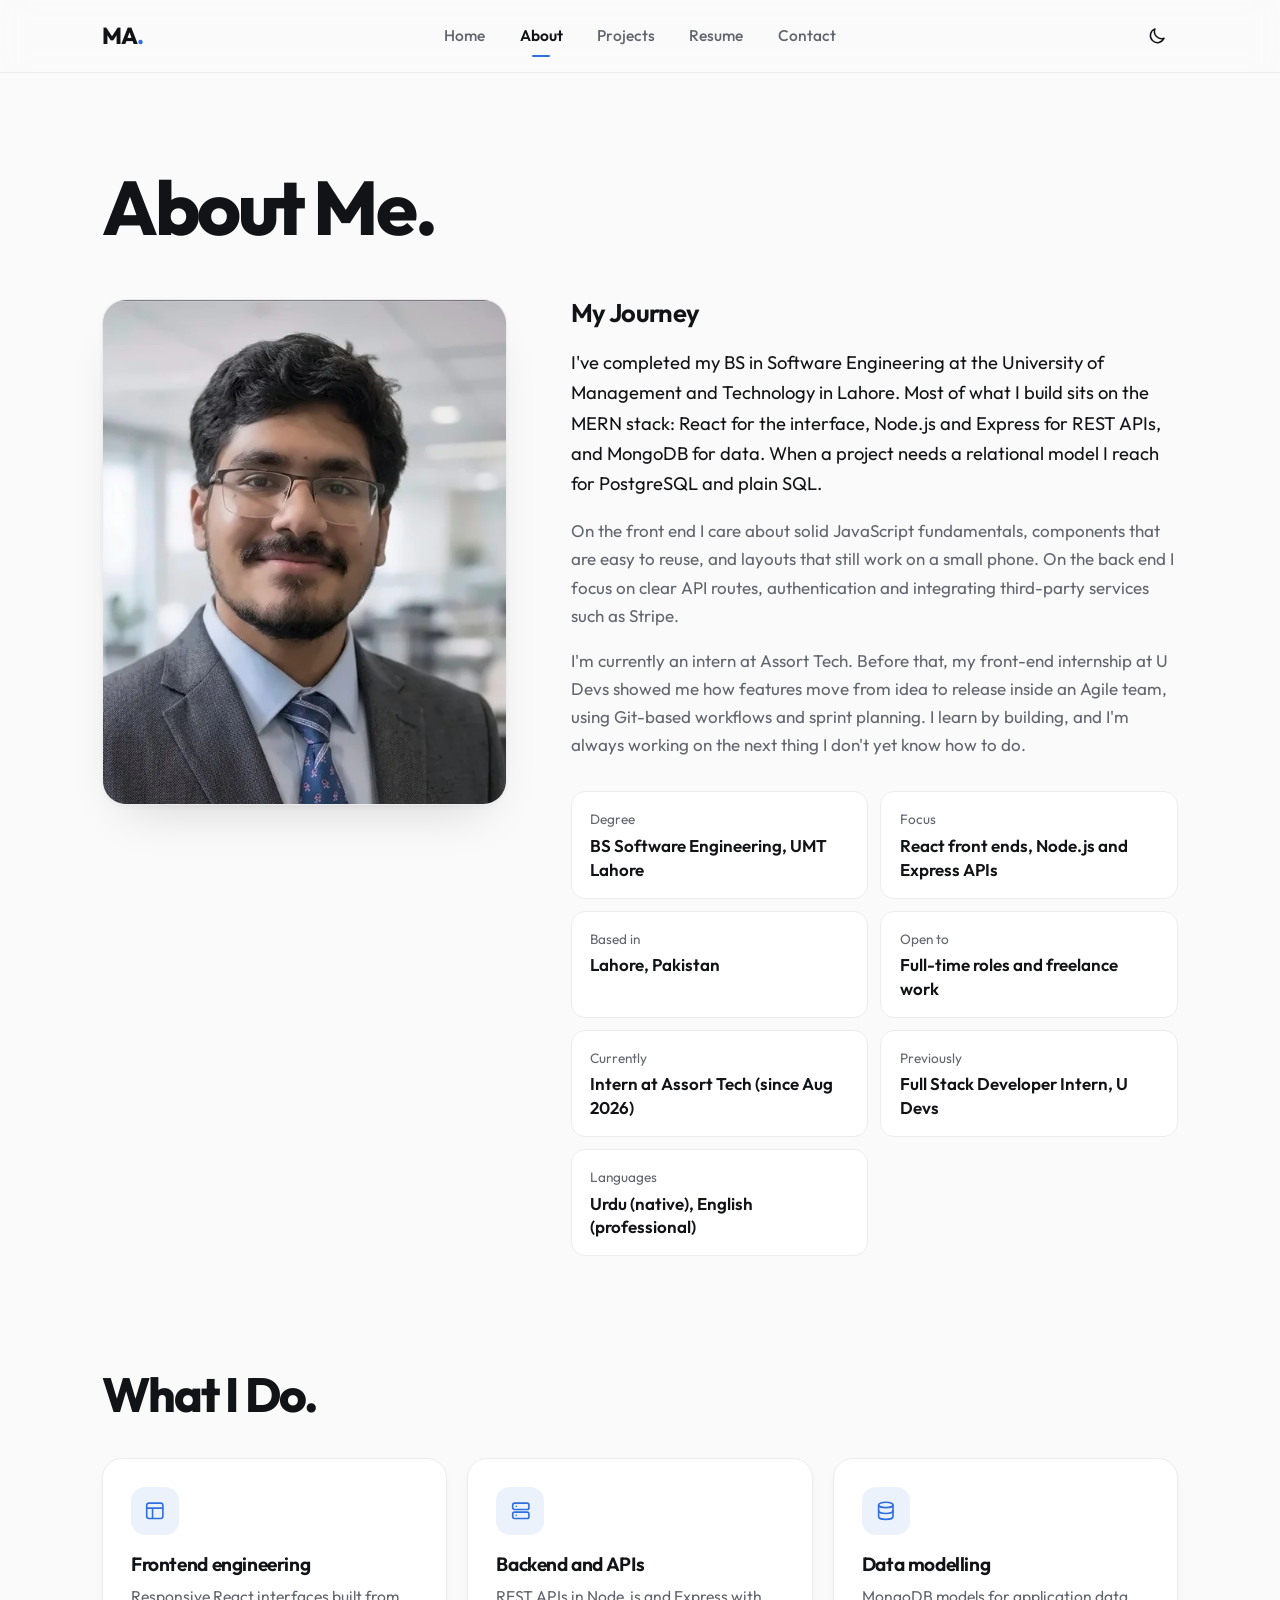
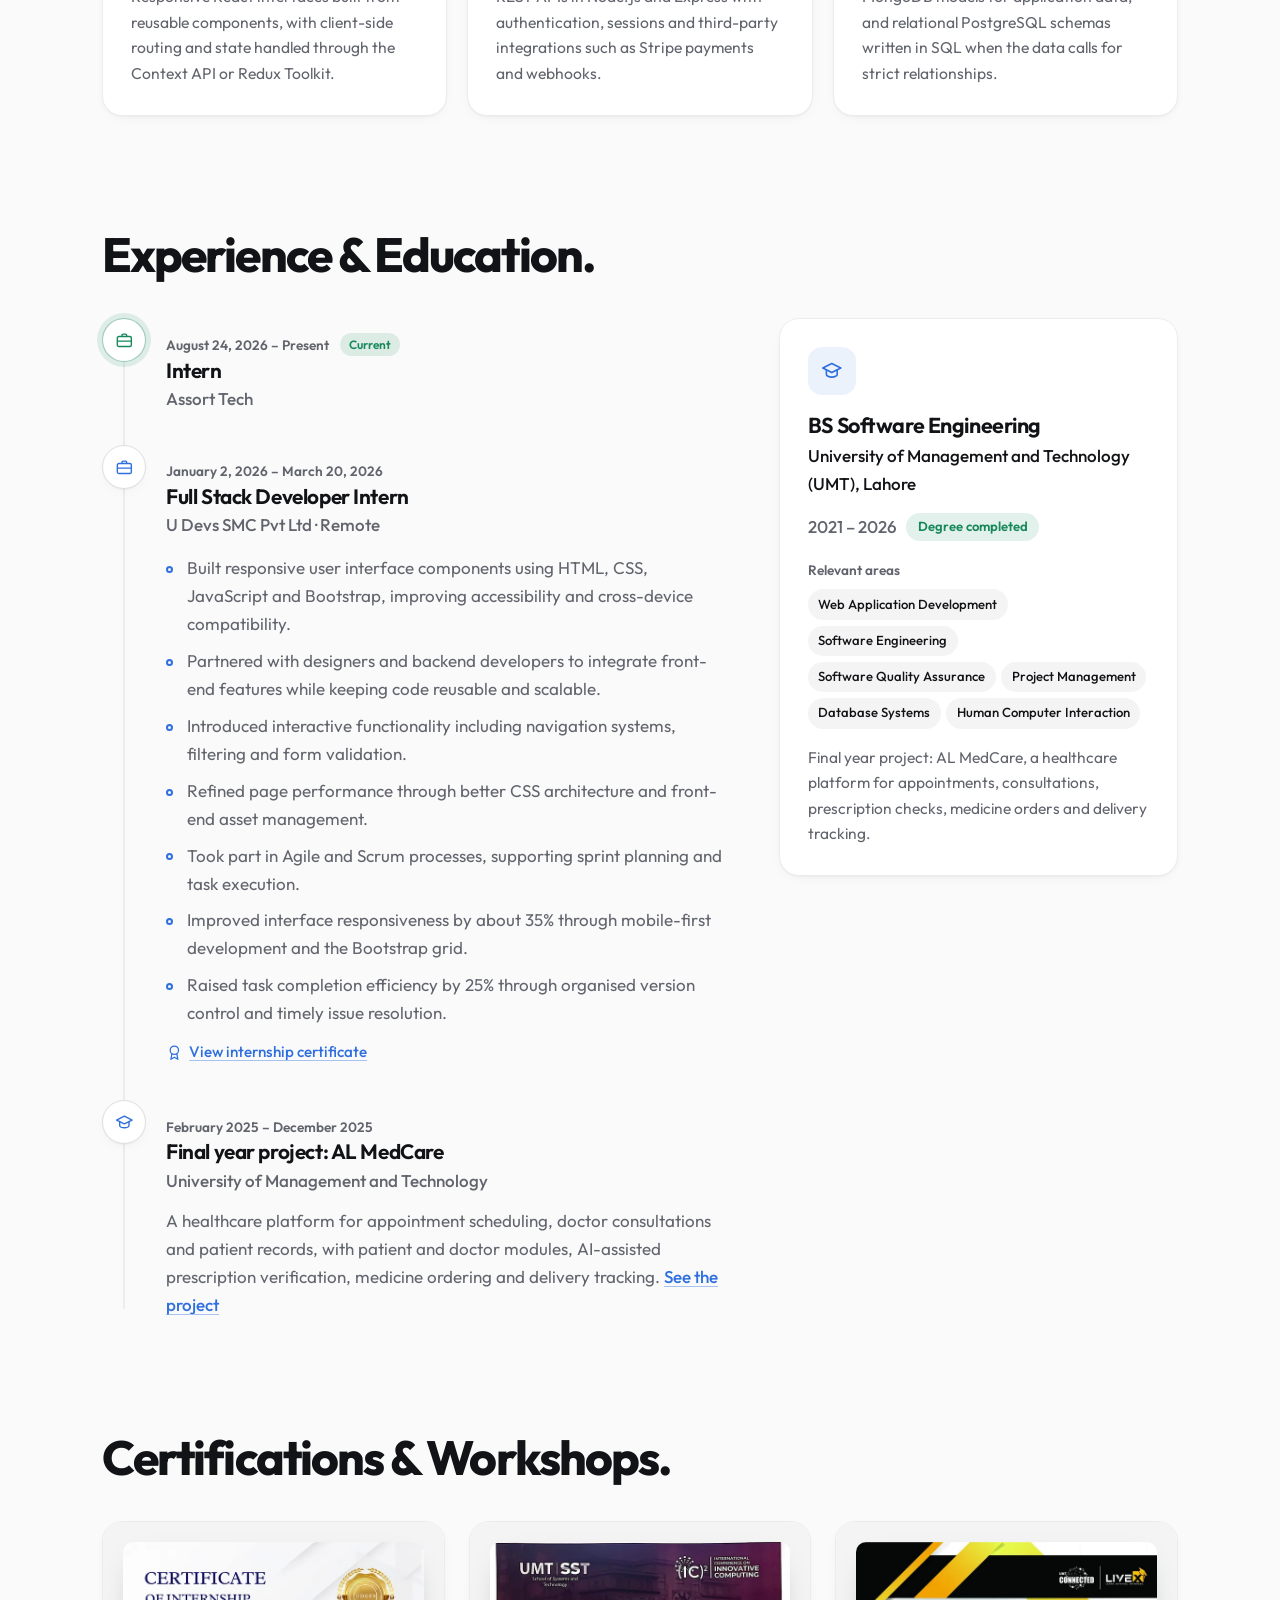
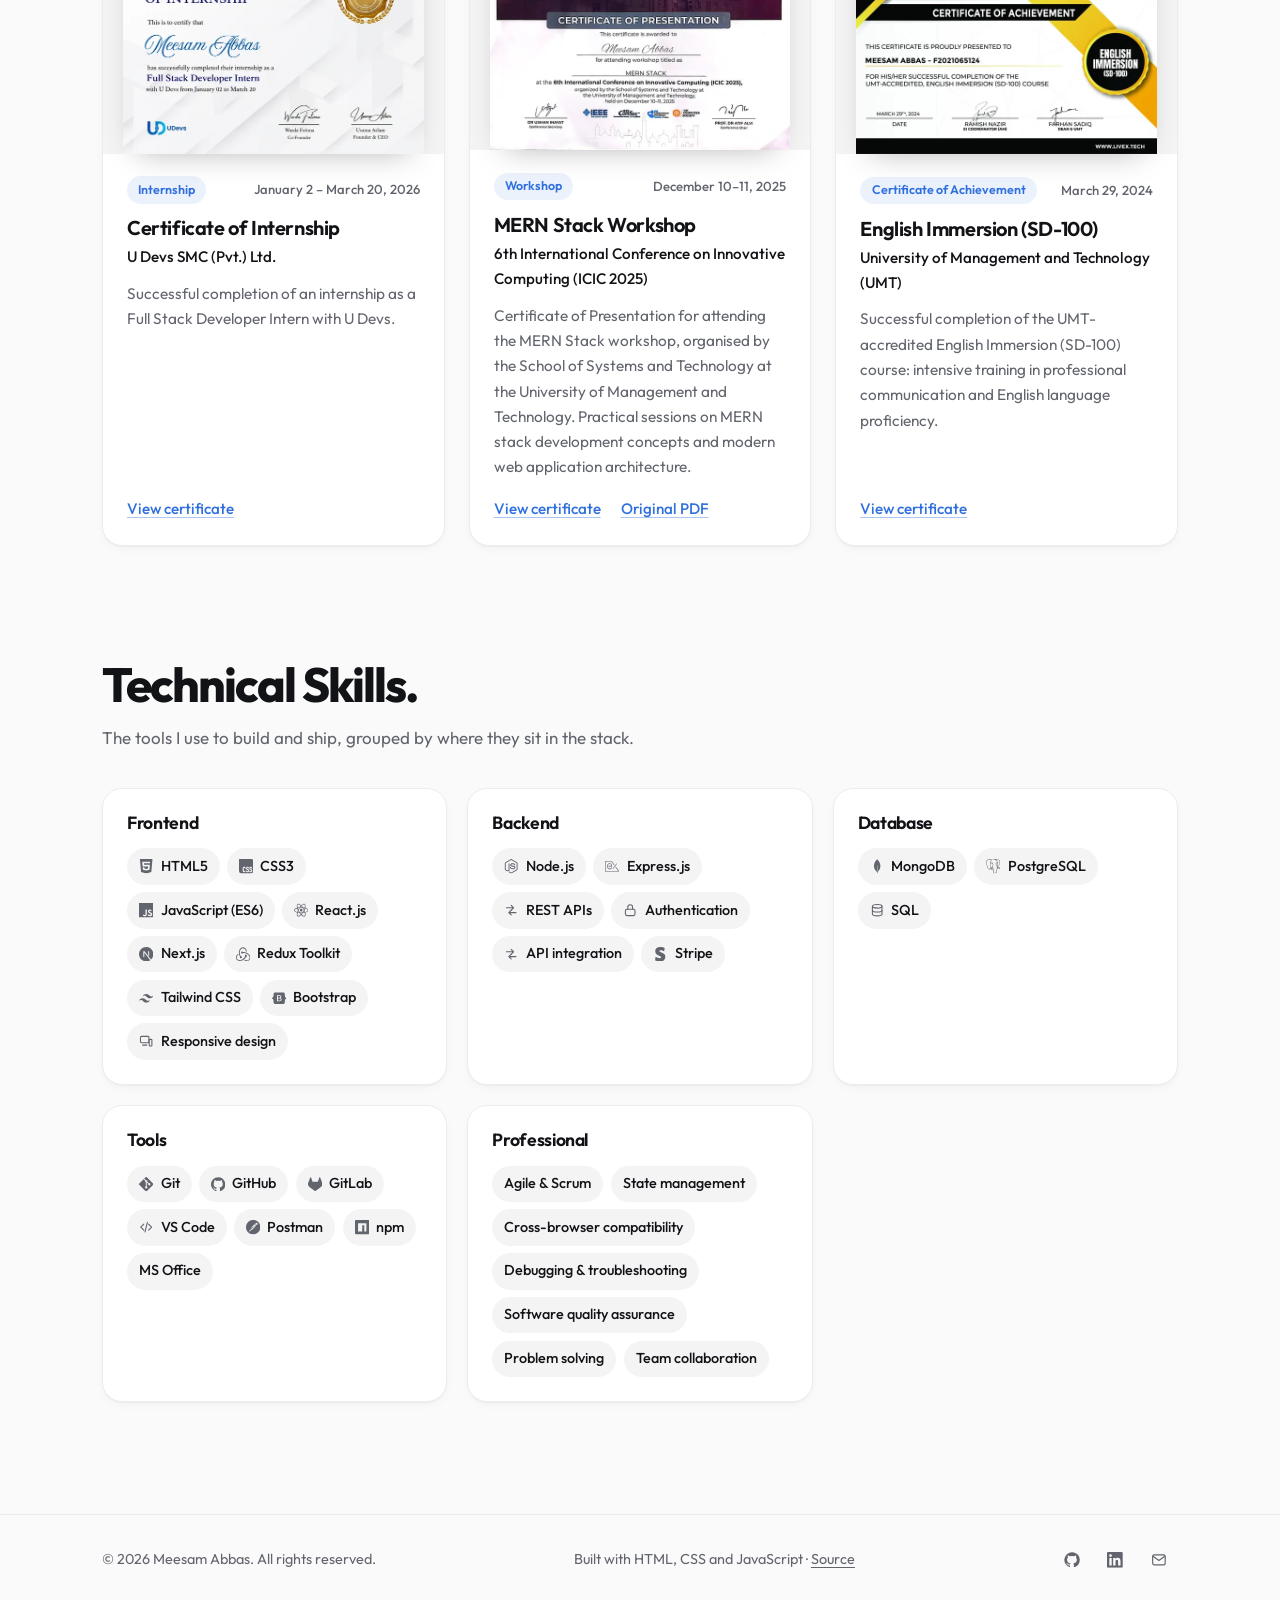
==== commit 2c1f4573: "Add files via upload" ====
--- a/about.html
+++ b/about.html
@@ -4,13 +4,13 @@
     <meta charset="UTF-8" />
     <meta name="viewport" content="width=device-width, initial-scale=1" />
     <title>About | Meesam Abbas</title>
-    <meta name="description" content="About Meesam Abbas: BS Software Engineering (UMT Lahore), MERN Stack internship at U Devs SMC Pvt Ltd, and the technologies he works with." />
+    <meta name="description" content="About Meesam Abbas: BS Software Engineering (UMT Lahore, 2021–2026), intern at Assort Tech, former Full Stack Developer Intern at U Devs, certifications, and the technologies he works with." />
     <meta name="author" content="Meesam Abbas" />
     <meta name="theme-color" content="#fafafa" />
     <link rel="canonical" href="https://mesamjafery-hue.github.io/portfolio-site/about.html" />
     <meta property="og:type" content="website" />
     <meta property="og:title" content="About | Meesam Abbas" />
-    <meta property="og:description" content="About Meesam Abbas: BS Software Engineering (UMT Lahore), MERN Stack internship at U Devs SMC Pvt Ltd, and the technologies he works with." />
+    <meta property="og:description" content="About Meesam Abbas: BS Software Engineering (UMT Lahore, 2021–2026), intern at Assort Tech, former Full Stack Developer Intern at U Devs, certifications, and the technologies he works with." />
     <meta property="og:url" content="https://mesamjafery-hue.github.io/portfolio-site/about.html" />
     <meta property="og:image" content="https://mesamjafery-hue.github.io/portfolio-site/assets/og-image.jpg" />
     <meta property="og:image:width" content="1200" />
@@ -77,6 +77,8 @@
       <symbol id="i-play" viewBox="0 0 24 24"><path fill="currentColor" d="M8 5.5v13a1 1 0 0 0 1.5.86l10.5-6.5a1 1 0 0 0 0-1.72L9.5 4.64A1 1 0 0 0 8 5.5Z"/></symbol>
       <symbol id="i-arrow-up" viewBox="0 0 24 24"><path fill="none" stroke="currentColor" stroke-width="1.8" stroke-linecap="round" stroke-linejoin="round" d="M12 19V5M6 11l6-6 6 6"/></symbol>
       <symbol id="i-send" viewBox="0 0 24 24"><g fill="none" stroke="currentColor" stroke-width="1.8" stroke-linecap="round" stroke-linejoin="round"><path d="M21 3 10 14"/><path d="M21 3l-7 18-4-7-7-4 18-7Z"/></g></symbol>
+      <symbol id="i-award" viewBox="0 0 24 24"><g fill="none" stroke="currentColor" stroke-width="1.8" stroke-linecap="round" stroke-linejoin="round"><circle cx="12" cy="9" r="6"/><path d="M8.5 14.2 7 22l5-3 5 3-1.5-7.8"/></g></symbol>
+      <symbol id="i-zoom" viewBox="0 0 24 24"><g fill="none" stroke="currentColor" stroke-width="1.8" stroke-linecap="round" stroke-linejoin="round"><circle cx="11" cy="11" r="7"/><path d="m20 20-3.5-3.5M11 8v6M8 11h6"/></g></symbol>
     </svg>
 
     <a class="skip-link" href="#main">Skip to content</a>
@@ -133,8 +135,9 @@
               routes, authentication and integrating third-party services such as Stripe.
             </p>
             <p>
-              My MERN Stack internship at U Devs SMC Pvt Ltd showed me how features move from idea to
-              release inside a team, using Git-based workflows. I learn by building, and I'm always
+              I'm currently an intern at Assort Tech. Before that, my front-end internship at U Devs
+              showed me how features move from idea to release inside an Agile team, using Git-based
+              workflows and sprint planning. I learn by building, and I'm always
               working on the next thing I don't yet know how to do.
             </p>
           </div>
@@ -143,6 +146,9 @@
             <div><dt>Focus</dt><dd>React front ends, Node.js and Express APIs</dd></div>
             <div><dt>Based in</dt><dd>Lahore, Pakistan</dd></div>
             <div><dt>Open to</dt><dd>Full-time roles and freelance work</dd></div>
+            <div><dt>Currently</dt><dd>Intern at Assort Tech (since Aug 2026)</dd></div>
+            <div><dt>Previously</dt><dd>Full Stack Developer Intern, U Devs</dd></div>
+            <div><dt>Languages</dt><dd>Urdu (native), English (professional)</dd></div>
           </dl>
         </div>
       </section>
@@ -173,26 +179,41 @@
         <div class="exp-grid">
           <ol class="timeline">
             <li class="timeline-item">
+              <span class="timeline-icon current" aria-hidden="true"><svg class="icon" aria-hidden="true"><use href="#i-briefcase" /></svg></span>
+              <div class="timeline-body">
+                <p class="timeline-date">August 24, 2026 – Present <span class="now-pill">Current</span></p>
+                <h3>Intern</h3>
+                <p class="timeline-org">Assort Tech</p>
+              </div>
+            </li>
+            <li class="timeline-item">
               <span class="timeline-icon" aria-hidden="true"><svg class="icon" aria-hidden="true"><use href="#i-briefcase" /></svg></span>
               <div class="timeline-body">
-                <h3>MERN Stack Intern</h3>
-                <p class="timeline-org">U Devs SMC Pvt Ltd</p>
+                <p class="timeline-date">January 2, 2026 – March 20, 2026</p>
+                <h3>Full Stack Developer Intern</h3>
+                <p class="timeline-org">U Devs SMC Pvt Ltd · Remote</p>
                 <ul class="ticks">
-                  <li>Developed and improved features in web applications built with modern JavaScript tooling.</li>
-                  <li>Worked with front-end components and connected them to APIs.</li>
-                  <li>Collaborated with the team through Git-based development workflows.</li>
-                  <li>Learned how professional teams plan, build and ship software.</li>
+                  <li>Built responsive user interface components using HTML, CSS, JavaScript and Bootstrap, improving accessibility and cross-device compatibility.</li>
+                  <li>Partnered with designers and backend developers to integrate front-end features while keeping code reusable and scalable.</li>
+                  <li>Introduced interactive functionality including navigation systems, filtering and form validation.</li>
+                  <li>Refined page performance through better CSS architecture and front-end asset management.</li>
+                  <li>Took part in Agile and Scrum processes, supporting sprint planning and task execution.</li>
+                  <li>Improved interface responsiveness by about 35% through mobile-first development and the Bootstrap grid.</li>
+                  <li>Raised task completion efficiency by 25% through organised version control and timely issue resolution.</li>
                 </ul>
+                <p class="timeline-links"><button class="text-link" type="button" data-cert="assets/certificates/udevs-internship.jpg" data-cert-title="Certificate of Internship, U Devs"><svg class="icon" aria-hidden="true"><use href="#i-award" /></svg>View internship certificate</button></p>
               </div>
             </li>
             <li class="timeline-item">
               <span class="timeline-icon" aria-hidden="true"><svg class="icon" aria-hidden="true"><use href="#i-cap" /></svg></span>
               <div class="timeline-body">
-                <h3>Final year project: MedCare</h3>
+                <p class="timeline-date">February 2025 – December 2025</p>
+                <h3>Final year project: AL MedCare</h3>
                 <p class="timeline-org">University of Management and Technology</p>
                 <p>
-                  A healthcare platform covering doctor consultations, AI-assisted prescription
-                  verification, medicine ordering and delivery tracking.
+                  A healthcare platform for appointment scheduling, doctor consultations and patient
+                  records, with patient and doctor modules, AI-assisted prescription verification,
+                  medicine ordering and delivery tracking.
                   <a class="text-link" href="projects.html#project-medcare">See the project</a>
                 </p>
               </div>
@@ -202,10 +223,67 @@
             <span class="cap-icon" aria-hidden="true"><svg class="icon" aria-hidden="true"><use href="#i-cap" /></svg></span>
             <h3 id="edu-title">BS Software Engineering</h3>
             <p class="edu-school">University of Management and Technology (UMT), Lahore</p>
-            <p class="edu-status">Degree completed</p>
-            <p class="edu-note">Final year project: MedCare, a digital healthcare platform for consultations, prescription checks, medicine orders and delivery tracking.</p>
+            <p class="edu-dates">2021 – 2026 <span class="edu-status">Degree completed</span></p>
+            <p class="edu-label">Relevant areas</p>
+            <ul class="chips small">
+              <li>Web Application Development</li><li>Software Engineering</li><li>Software Quality Assurance</li>
+              <li>Project Management</li><li>Database Systems</li><li>Human Computer Interaction</li>
+            </ul>
+            <p class="edu-note">Final year project: AL MedCare, a healthcare platform for appointments, consultations, prescription checks, medicine orders and delivery tracking.</p>
           </aside>
         </div>
+      </section>
+
+      <section class="section container" id="certifications" aria-labelledby="cert-title">
+        <h2 id="cert-title" class="section-title">Certifications &amp; Workshops.</h2>
+        <ul class="cert-grid">
+          <li class="cert-card">
+            <button class="cert-thumb" type="button" data-cert="assets/certificates/udevs-internship.jpg" data-cert-title="Certificate of Internship, U Devs" aria-label="View the U Devs certificate of internship">
+              <img src="assets/certificates/udevs-internship-thumb.webp" width="640" height="451" alt="" loading="lazy" decoding="async" />
+              <span class="cert-zoom"><svg class="icon" aria-hidden="true"><use href="#i-zoom" /></svg>View certificate</span>
+            </button>
+            <div class="cert-body">
+              <div class="card-meta"><p class="kind">Internship</p><p class="period">January 2 – March 20, 2026</p></div>
+              <h3>Certificate of Internship</h3>
+              <p class="cert-org">U Devs SMC (Pvt.) Ltd.</p>
+              <p>Successful completion of an internship as a Full Stack Developer Intern with U Devs.</p>
+              <div class="cert-links">
+                <button class="text-link" type="button" data-cert="assets/certificates/udevs-internship.jpg" data-cert-title="Certificate of Internship, U Devs">View certificate</button>
+              </div>
+            </div>
+          </li>
+          <li class="cert-card">
+            <button class="cert-thumb" type="button" data-cert="assets/certificates/icic-2025-mern-workshop.jpg" data-cert-title="MERN Stack Workshop, ICIC 2025" aria-label="View the ICIC 2025 MERN Stack workshop certificate">
+              <img src="assets/certificates/icic-2025-mern-workshop-thumb.webp" width="640" height="444" alt="" loading="lazy" decoding="async" />
+              <span class="cert-zoom"><svg class="icon" aria-hidden="true"><use href="#i-zoom" /></svg>View certificate</span>
+            </button>
+            <div class="cert-body">
+              <div class="card-meta"><p class="kind">Workshop</p><p class="period">December 10–11, 2025</p></div>
+              <h3>MERN Stack Workshop</h3>
+              <p class="cert-org">6th International Conference on Innovative Computing (ICIC 2025)</p>
+              <p>Certificate of Presentation for attending the MERN Stack workshop, organised by the School of Systems and Technology at the University of Management and Technology. Practical sessions on MERN stack development concepts and modern web application architecture.</p>
+              <div class="cert-links">
+                <button class="text-link" type="button" data-cert="assets/certificates/icic-2025-mern-workshop.jpg" data-cert-title="MERN Stack Workshop, ICIC 2025">View certificate</button>
+                <a class="text-link" href="assets/certificates/icic-2025-mern-workshop.pdf" target="_blank" rel="noopener">Original PDF</a>
+              </div>
+            </div>
+          </li>
+          <li class="cert-card">
+            <button class="cert-thumb" type="button" data-cert="assets/certificates/english-immersion-sd100.jpg" data-cert-title="English Immersion (SD-100), UMT" aria-label="View the English Immersion (SD-100) certificate">
+              <img src="assets/certificates/english-immersion-sd100-thumb.webp" width="640" height="452" alt="" loading="lazy" decoding="async" />
+              <span class="cert-zoom"><svg class="icon" aria-hidden="true"><use href="#i-zoom" /></svg>View certificate</span>
+            </button>
+            <div class="cert-body">
+              <div class="card-meta"><p class="kind">Certificate of Achievement</p><p class="period">March 29, 2024</p></div>
+              <h3>English Immersion (SD-100)</h3>
+              <p class="cert-org">University of Management and Technology (UMT)</p>
+              <p>Successful completion of the UMT-accredited English Immersion (SD-100) course: intensive training in professional communication and English language proficiency.</p>
+              <div class="cert-links">
+                <button class="text-link" type="button" data-cert="assets/certificates/english-immersion-sd100.jpg" data-cert-title="English Immersion (SD-100), UMT">View certificate</button>
+              </div>
+            </div>
+          </li>
+        </ul>
       </section>
 
       <section class="section container" id="skills" aria-labelledby="skills-title">
@@ -214,6 +292,14 @@
         <div class="skills-grid" data-skills></div>
       </section>
     </main>
+
+    <dialog class="cert-dialog" data-cert-dialog aria-label="Certificate">
+      <div class="cert-dialog-bar">
+        <p data-cert-dialog-title>Certificate</p>
+        <button class="icon-btn" type="button" data-cert-close aria-label="Close certificate"><svg class="icon" aria-hidden="true"><use href="#i-close" /></svg></button>
+      </div>
+      <img data-cert-dialog-img alt="" />
+    </dialog>
 
     <footer class="site-footer">
       <div class="container footer-inner">
--- a/css/styles.css
+++ b/css/styles.css
@@ -820,3 +820,81 @@
   .sc-board { gap: 0.4rem; }
   .sc-col { padding: 0.4rem; }
 }
+
+/* Card meta row: type + dates */
+.card-meta { display: flex; align-items: center; justify-content: space-between; gap: 0.75rem; flex-wrap: wrap; }
+.period { color: var(--muted); font-size: 0.82rem; font-weight: 500; }
+
+/* AdminPro + Sveston schematics */
+.sc-crud { display: grid; gap: 0.35rem; width: min(100%, 360px); }
+.sc-crud-top { display: flex; gap: 0.4rem; margin-bottom: 0.15rem; }
+.sc-search { flex: 1; padding: 0.35rem 0.55rem; border: 1px solid var(--line-strong); border-radius: 6px; background: var(--surface); }
+.sc-btn { padding: 0.35rem 0.6rem; border-radius: 6px; background: var(--accent); color: var(--on-accent); }
+.sc-row { display: grid; grid-template-columns: 1.6fr 1fr auto auto; align-items: center; gap: 0.5rem; padding: 0.35rem 0.55rem; border: 1px solid var(--line); border-radius: 6px; background: var(--surface); }
+.sc-row b { font-weight: 500; color: var(--text); white-space: nowrap; overflow: hidden; text-overflow: ellipsis; }
+.sc-row i { font-style: normal; justify-self: start; padding: 0.05rem 0.4rem; border-radius: 999px; }
+.st-on { background: color-mix(in srgb, var(--ok) 14%, transparent); color: var(--ok); }
+.st-low { background: color-mix(in srgb, var(--signal) 16%, transparent); color: var(--signal); }
+.sc-row span { color: var(--accent); }
+.sc-store { display: grid; gap: 0.5rem; width: min(100%, 340px); }
+.sc-store-top { display: flex; gap: 0.75rem; padding-bottom: 0.35rem; border-bottom: 1px solid var(--line); }
+.sc-cart { margin-left: auto; color: var(--accent); }
+.sc-store-grid { display: grid; grid-template-columns: repeat(4, 1fr); gap: 0.45rem; }
+.sc-prod { display: grid; gap: 0.3rem; padding: 0.35rem; border: 1px solid var(--line); border-radius: 8px; background: var(--surface); }
+.sc-prod i { aspect-ratio: 1; border-radius: 50%; border: 3px solid var(--line-strong); background: var(--surface-2); }
+.sc-prod b { height: 4px; border-radius: 2px; background: var(--line-strong); }
+.sc-prod em { width: 60%; height: 4px; border-radius: 2px; background: var(--accent); opacity: 0.7; }
+@container (max-width: 380px) { .sc-row { grid-template-columns: 1.4fr 1fr auto; } .sc-row span:last-child { display: none; } }
+
+/* About: dates, education areas, certifications */
+.timeline-date { color: var(--accent); font-size: 0.85rem; font-weight: 600; padding-top: 0.2rem; }
+.timeline-date + h3 { padding-top: 0.15rem !important; }
+.edu-dates { display: flex; align-items: center; flex-wrap: wrap; gap: 0.6rem; margin-top: 0.9rem; color: var(--muted); font-weight: 500; }
+.edu-dates .edu-status { margin-top: 0; }
+.edu-label { margin-top: 1.1rem; font-size: 0.85rem; font-weight: 600; color: var(--muted); }
+.chips.small { margin-top: 0.5rem; gap: 0.35rem; }
+.chips.small li { padding: 0.28rem 0.65rem; font-size: 0.82rem; }
+.cert-grid { display: grid; grid-template-columns: repeat(2, minmax(0, 1fr)); gap: 1.25rem; }
+.cert { display: flex; gap: 1.1rem; align-items: flex-start; }
+.cert h3 { margin-top: 0.1rem !important; }
+.cert-org { margin-top: 0.3rem !important; color: var(--text) !important; font-weight: 500; font-size: 0.95rem !important; }
+@media (max-width: 760px) { .cert-grid { grid-template-columns: 1fr; } }
+.skills-grid { grid-template-columns: repeat(3, minmax(0, 1fr)); }
+@media (max-width: 1000px) { .skills-grid { grid-template-columns: repeat(2, minmax(0, 1fr)); } }
+@media (max-width: 560px) { .skills-grid { grid-template-columns: 1fr; } }
+
+/* Certificates */
+.cert-grid { display: grid; grid-template-columns: repeat(2, minmax(0, 1fr)); gap: 1.5rem; }
+.cert-card { display: flex; flex-direction: column; overflow: hidden; background: var(--surface); border: 1px solid var(--line); border-radius: var(--r-lg); box-shadow: var(--shadow-sm); transition: transform 0.3s var(--ease), box-shadow 0.3s; }
+.cert-card:hover { transform: translateY(-4px); box-shadow: var(--shadow); }
+.cert-thumb { position: relative; display: block; width: 100%; padding: 1.25rem 1.25rem 0; border: 0; background: var(--surface-2); cursor: zoom-in; }
+.cert-thumb img { width: 100%; height: auto; border-radius: 10px 10px 0 0; box-shadow: 0 12px 30px -16px rgba(0, 0, 0, 0.35); }
+.cert-zoom {
+  position: absolute; left: 50%; top: 50%; transform: translate(-50%, -40%);
+  display: inline-flex; align-items: center; gap: 0.45rem; padding: 0.55rem 1rem; border-radius: 999px;
+  background: rgba(18, 19, 22, 0.78); color: #fff; font-size: 0.88rem; font-weight: 600;
+  opacity: 0; transition: opacity 0.2s, transform 0.25s var(--ease);
+}
+.cert-thumb:hover .cert-zoom, .cert-thumb:focus-visible .cert-zoom { opacity: 1; transform: translate(-50%, -50%); }
+.cert-body { display: flex; flex-direction: column; flex: 1; padding: 1.4rem 1.5rem 1.5rem; }
+.cert-body h3 { margin-top: 0.85rem; font-size: 1.25rem; }
+.cert-body .cert-org { margin-top: 0.3rem; font-weight: 500; font-size: 0.95rem; }
+.cert-body > p:not(.cert-org) { margin-top: 0.7rem; color: var(--muted); font-size: 0.96rem; }
+.cert-links { display: flex; gap: 1.25rem; margin-top: auto; padding-top: 1rem; }
+.cert-links button.text-link { background: none; border: 0; padding: 0; cursor: pointer; font-size: 0.95rem; }
+.cert-links a.text-link { font-size: 0.95rem; }
+@media (max-width: 760px) { .cert-grid { grid-template-columns: 1fr; } }
+.cert-dialog { width: min(1100px, calc(100% - 2rem)); max-height: 92vh; padding: 0; border: 1px solid var(--line); border-radius: 18px; background: var(--surface); color: var(--text); box-shadow: 0 40px 80px -30px rgba(0, 0, 0, 0.55); overflow: auto; }
+.cert-dialog::backdrop { background: rgba(18, 19, 22, 0.6); -webkit-backdrop-filter: blur(4px); backdrop-filter: blur(4px); }
+.cert-dialog[open] { animation: dlg-in 0.25s var(--ease); }
+.cert-dialog-bar { position: sticky; top: 0; display: flex; align-items: center; justify-content: space-between; gap: 1rem; padding: 0.6rem 0.75rem 0.6rem 1.25rem; background: var(--surface); border-bottom: 1px solid var(--line); font-weight: 600; }
+.cert-dialog img { display: block; width: 100%; height: auto; }
+
+/* Current role + timeline links */
+.now-pill { display: inline-block; margin-left: 0.5rem; padding: 0.1rem 0.55rem; border-radius: 999px; font-size: 0.75rem; font-weight: 600; color: var(--ok); background: color-mix(in srgb, var(--ok) 13%, transparent); vertical-align: 1px; }
+.timeline-icon.current { color: var(--ok); border-color: color-mix(in srgb, var(--ok) 45%, transparent); box-shadow: 0 0 0 5px color-mix(in srgb, var(--ok) 12%, transparent); }
+.timeline-links { margin-top: 0.9rem; }
+.timeline-links button.text-link { display: inline-flex; align-items: center; gap: 0.4rem; background: none; border: 0; padding: 0; cursor: pointer; font-size: 0.95rem; }
+.cert-grid { grid-template-columns: repeat(3, minmax(0, 1fr)); }
+@media (max-width: 1000px) { .cert-grid { grid-template-columns: repeat(2, minmax(0, 1fr)); } }
+@media (max-width: 680px) { .cert-grid { grid-template-columns: 1fr; } }
